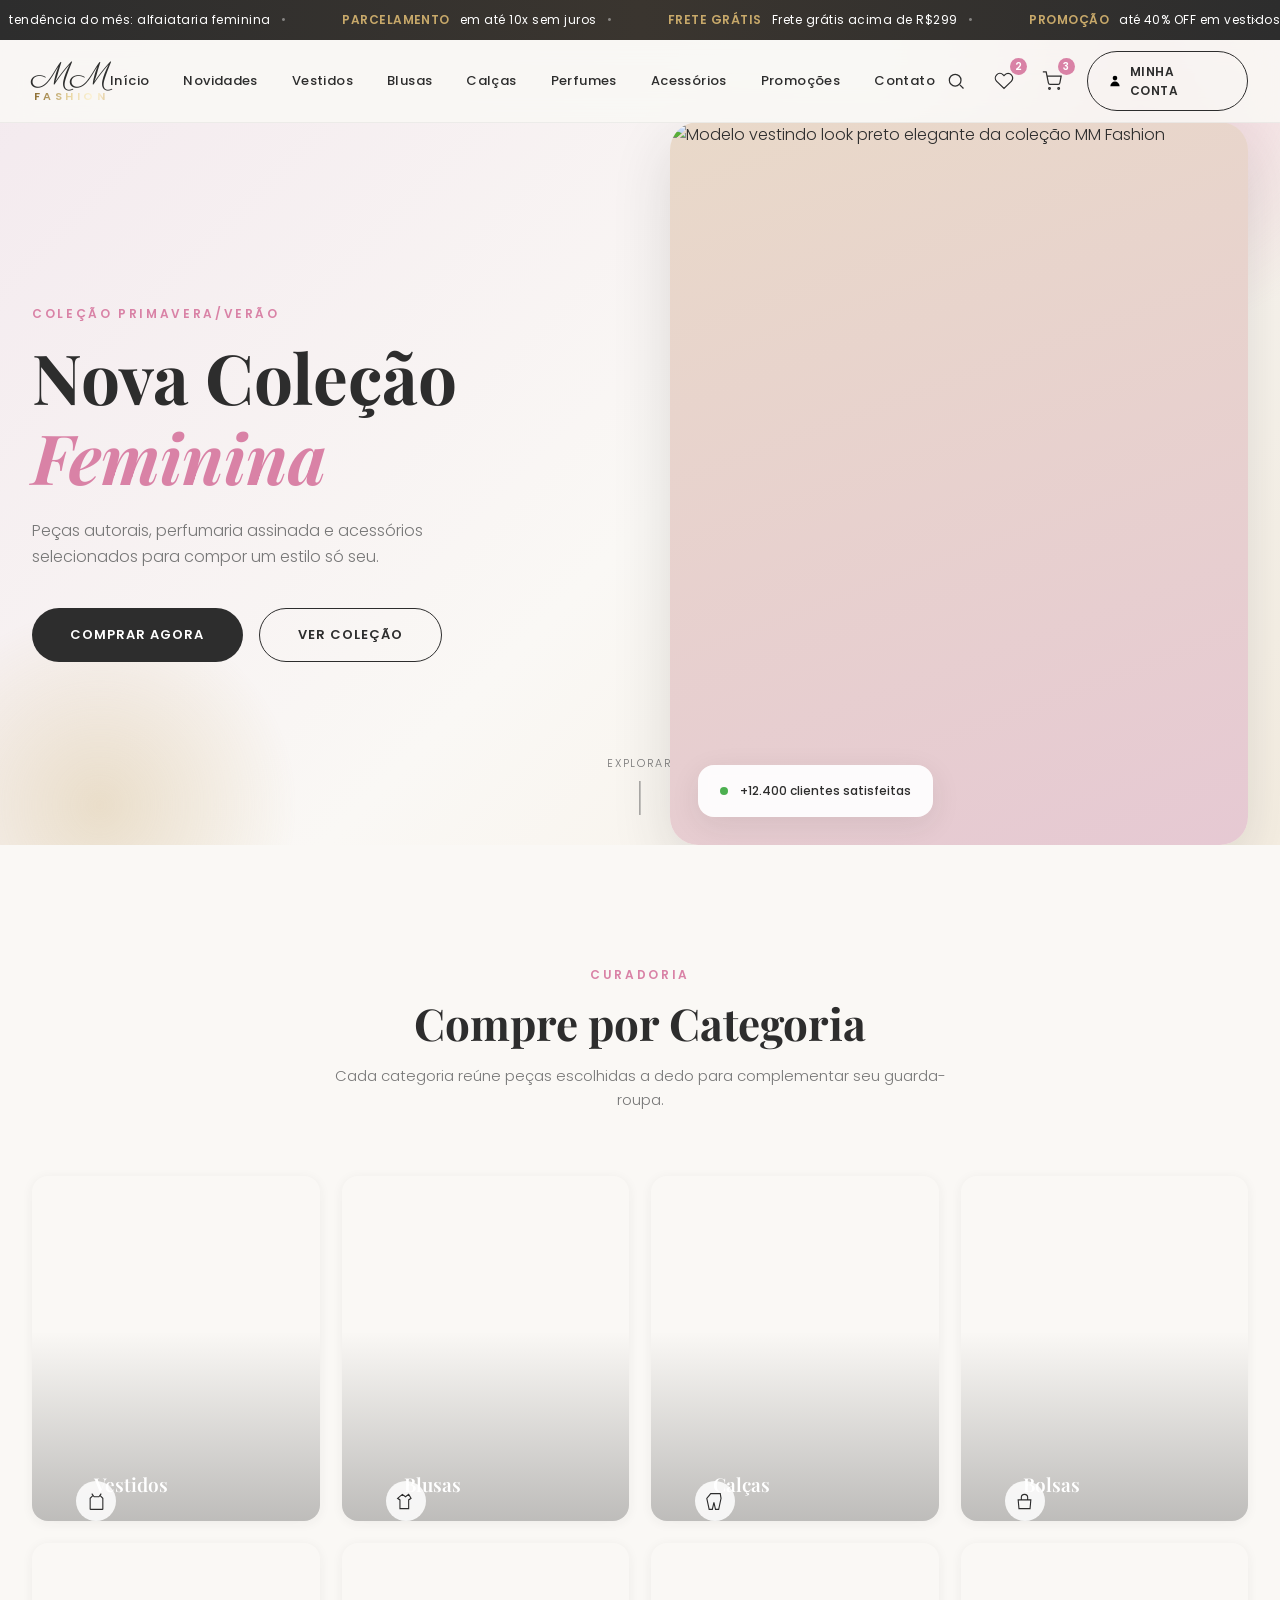
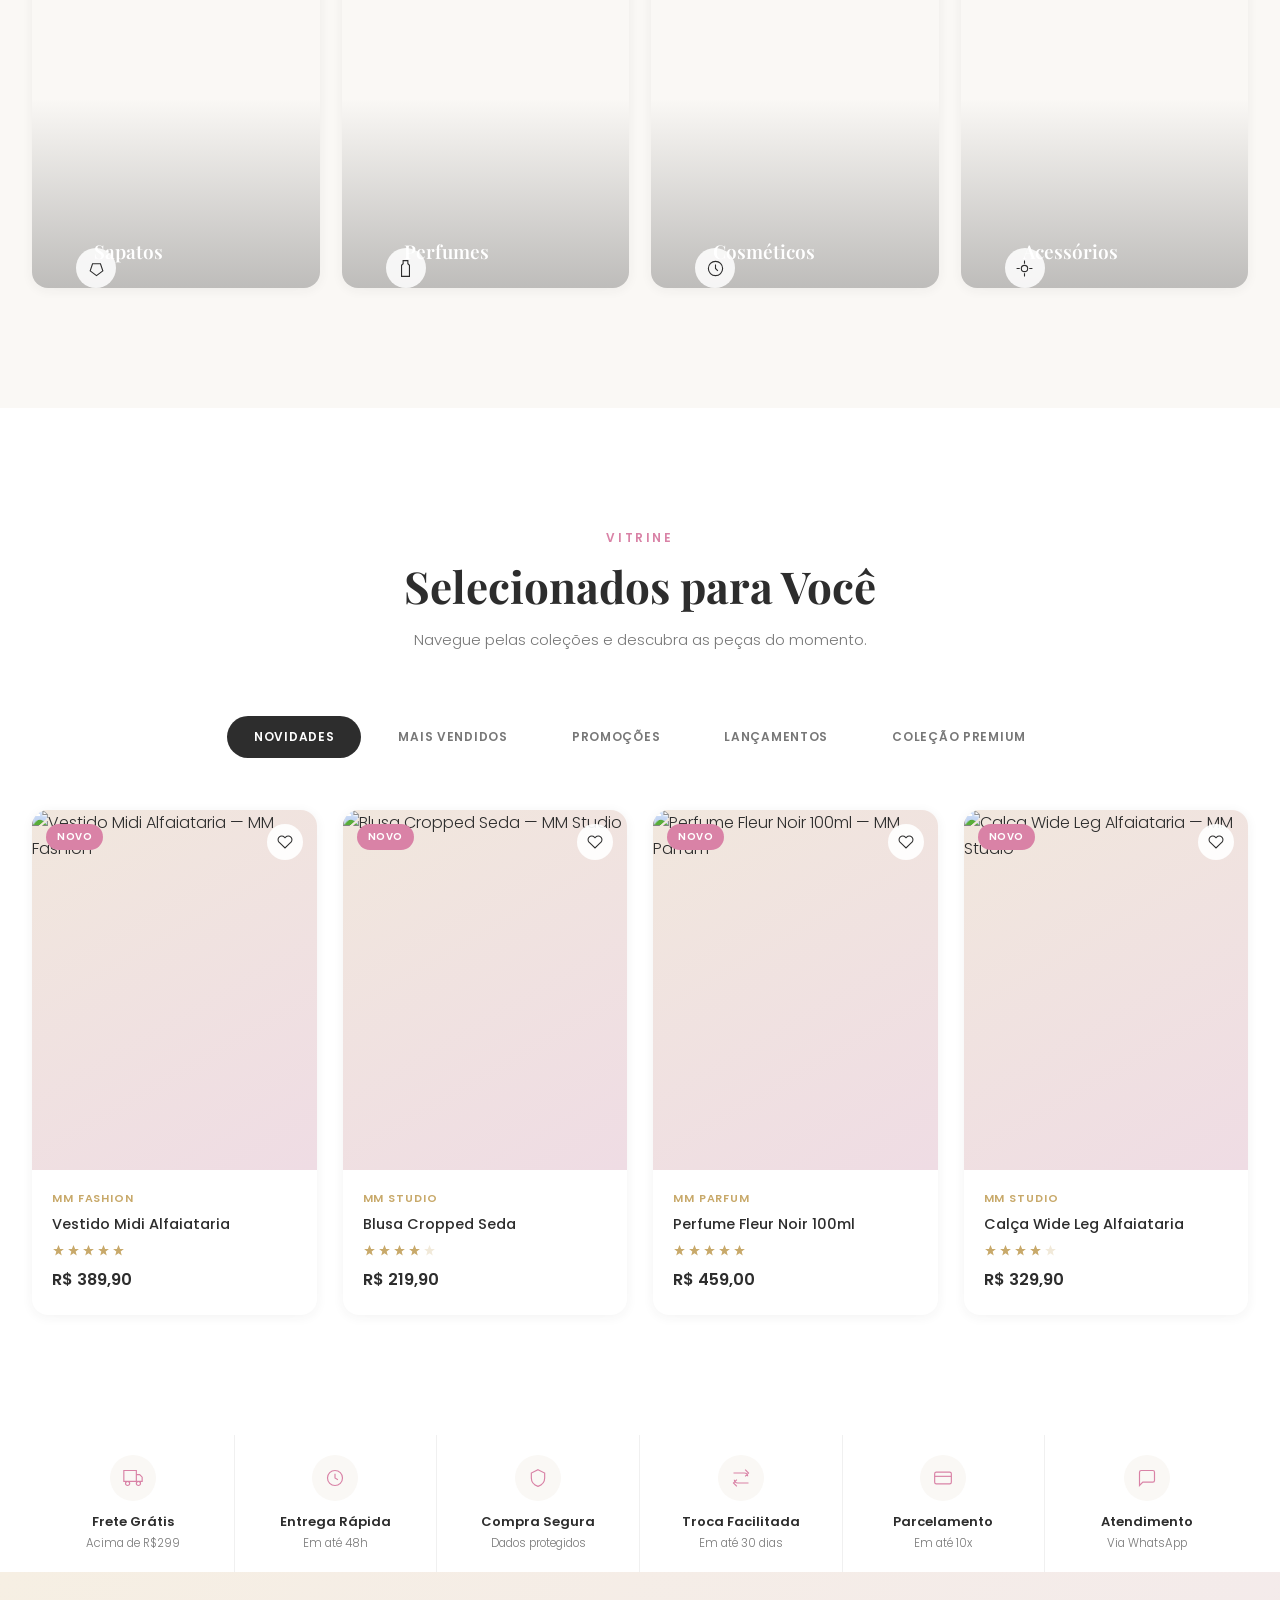
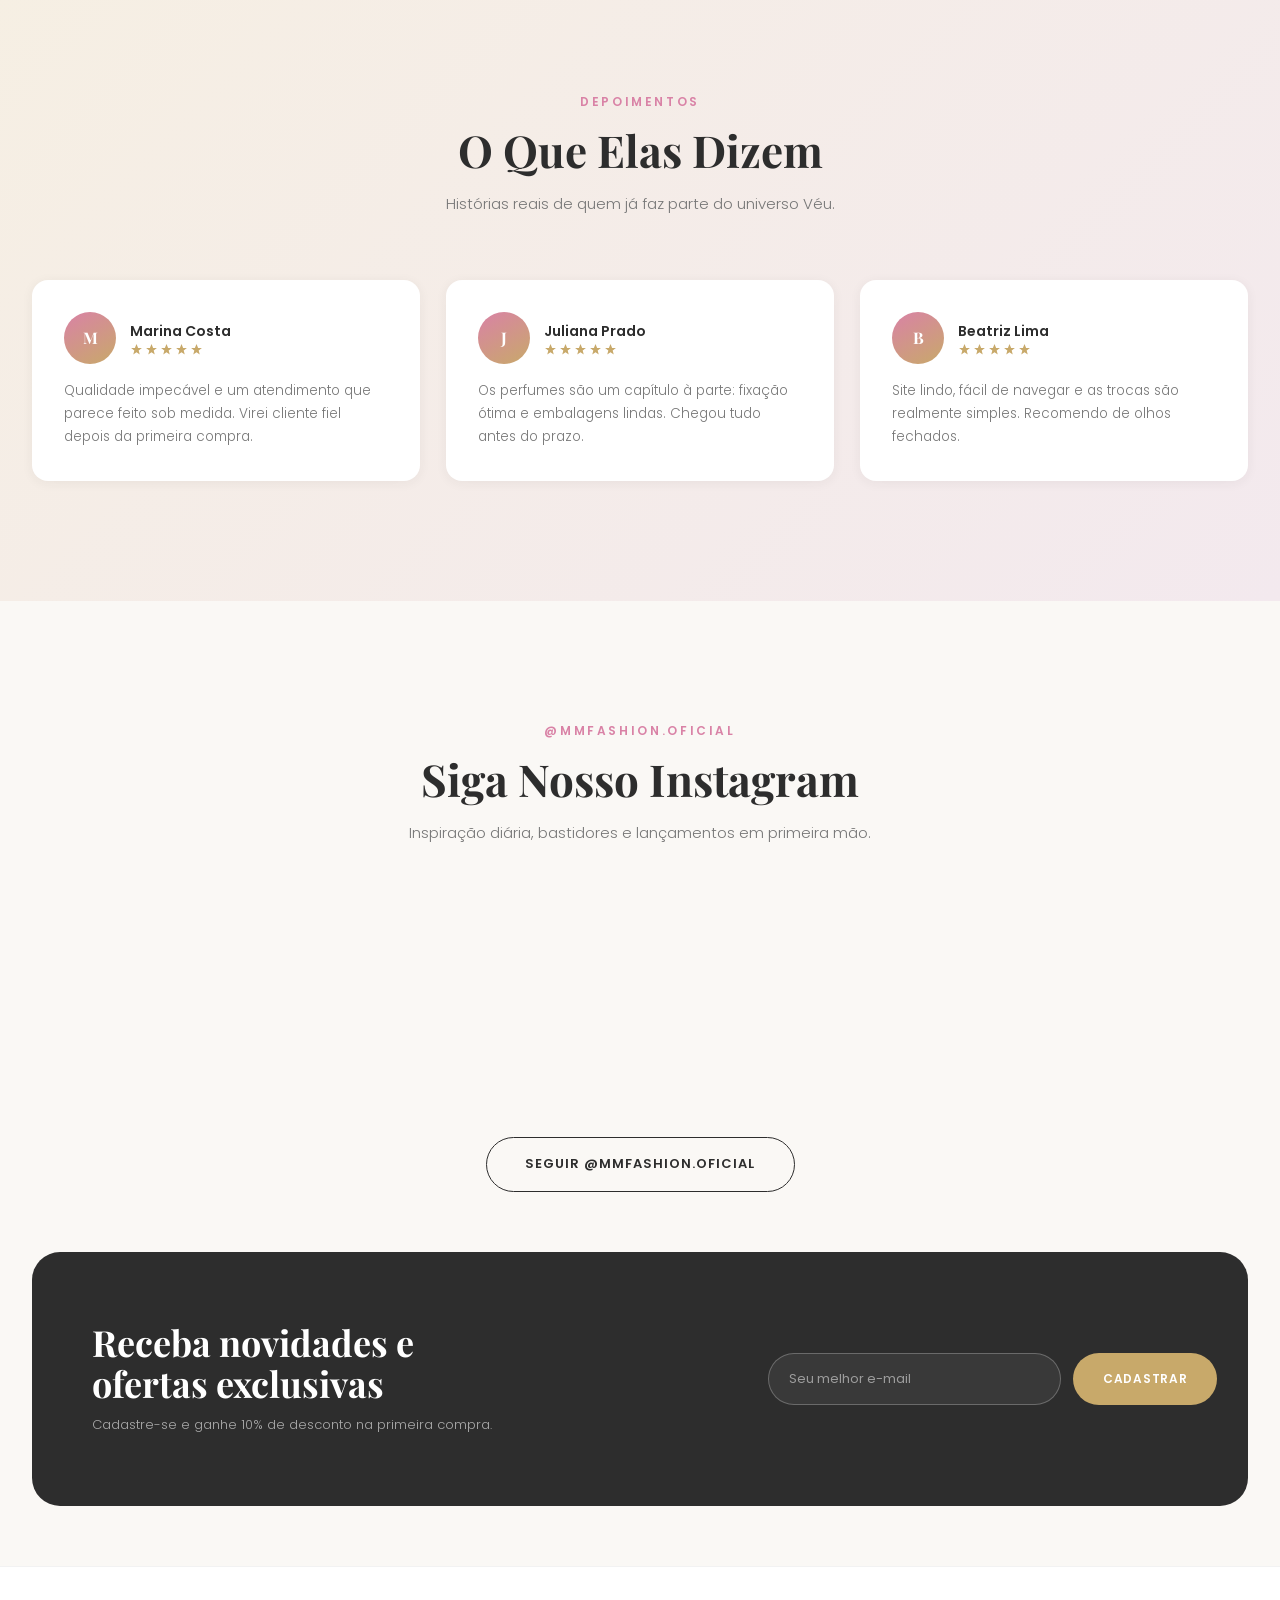
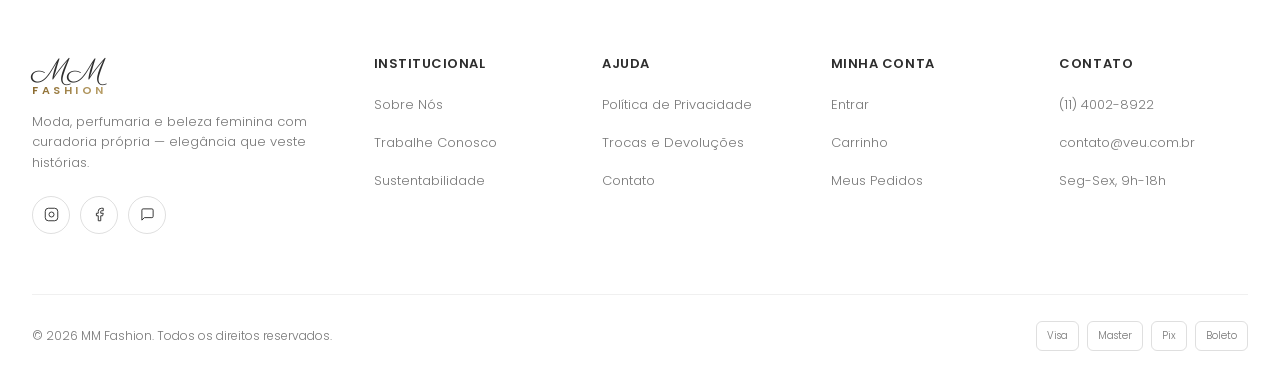
==== index.html @ 17cf68cf "MM Fashion - primeira versao" ====
<!DOCTYPE html>
<html lang="pt-BR">
<head>
<meta charset="UTF-8">
<meta name="viewport" content="width=device-width, initial-scale=1.0">
<title>MM Fashion — Moda, Perfumaria e Beleza Feminina</title>
<meta name="description" content="MM Fashion — vestidos, blusas, perfumes e acessórios femininos com curadoria própria.">

<link rel="preconnect" href="https://fonts.googleapis.com">
<link rel="preconnect" href="https://fonts.gstatic.com" crossorigin>
<link href="https://fonts.googleapis.com/css2?family=Playfair+Display:wght@600;700&family=Parisienne&family=Poppins:wght@300;400;500;600&display=swap" rel="stylesheet">

<style>
/* ============================================================
   00. RESET & CSS VARIABLES
   ============================================================ */
*, *::before, *::after { margin:0; padding:0; box-sizing:border-box; }
html { scroll-behavior:smooth; }

:root{
  --bg:#FAF8F5;
  --white:#FFFFFF;
  --text:#2D2D2D;
  --gray:#777777;
  --pink:#D982A6;
  --pink-dark:#c06d8f;
  --gold:#C8A96A;
  --gold-light:#e3d3ab;
  --success:#4CAF50;
  --danger:#D64545;

  --font-display:'Playfair Display', serif;
  --font-body:'Poppins', sans-serif;

  --radius-sm:8px;
  --radius-md:16px;
  --radius-lg:28px;

  --shadow-sm:0 2px 12px rgba(45,45,45,0.06);
  --shadow-md:0 8px 30px rgba(45,45,45,0.09);
  --shadow-lg:0 20px 60px rgba(45,45,45,0.14);

  --ease:cubic-bezier(.22,1,.36,1);
  --header-h:82px;
}

body{
  font-family:var(--font-body);
  font-weight:300;
  color:var(--text);
  background:var(--bg);
  line-height:1.6;
  overflow-x:hidden;
  -webkit-font-smoothing:antialiased;
}

h1,h2,h3,h4{ font-family:var(--font-display); font-weight:700; color:var(--text); line-height:1.15; }
a{ text-decoration:none; color:inherit; }
ul{ list-style:none; }
img{ max-width:100%; display:block; }
button{ font-family:var(--font-body); border:none; cursor:pointer; background:none; }
input{ font-family:var(--font-body); }

.container{ max-width:1320px; margin:0 auto; padding:0 32px; }

.eyebrow{
  font-size:12px; letter-spacing:.22em; text-transform:uppercase;
  color:var(--pink); font-weight:600; display:block; margin-bottom:14px;
}

.btn{
  display:inline-flex; align-items:center; justify-content:center; gap:8px;
  padding:16px 38px; border-radius:100px; font-size:13px; letter-spacing:.08em;
  text-transform:uppercase; font-weight:600; cursor:pointer;
  transition:transform .45s var(--ease), box-shadow .45s var(--ease), background .3s ease, color .3s ease;
}
.btn-primary{ background:var(--text); color:var(--white); }
.btn-primary:hover{ transform:translateY(-3px); box-shadow:var(--shadow-lg); }
.btn-outline{ background:transparent; color:var(--text); border:1px solid var(--text); }
.btn-outline:hover{ background:var(--text); color:var(--white); transform:translateY(-3px); }
.btn-gold{ background:var(--gold); color:var(--white); }
.btn-gold:hover{ transform:translateY(-3px); box-shadow:0 14px 30px rgba(200,169,106,.4); }

.section{ padding:120px 0; }
.section-head{ text-align:center; max-width:640px; margin:0 auto 64px; }
.section-head h2{ font-size:clamp(30px,4vw,44px); margin-bottom:16px; }
.section-head p{ color:var(--gray); font-size:15px; font-weight:300; }

.reveal{ opacity:0; transform:translateY(36px); transition:opacity .9s var(--ease), transform .9s var(--ease); }
.reveal.is-visible{ opacity:1; transform:translateY(0); }

/* Icon buttons */
.icon-btn{
  width:42px; height:42px; border-radius:50%; display:flex; align-items:center; justify-content:center;
  color:var(--text); transition:background .3s ease, color .3s ease, transform .3s ease; position:relative;
}
.icon-btn:hover{ background:var(--bg); transform:translateY(-2px); }
.icon-btn svg{ width:20px; height:20px; stroke:currentColor; fill:none; stroke-width:1.5; }
.badge{
  position:absolute; top:-2px; right:-2px; background:var(--pink); color:#fff;
  font-size:10px; width:17px; height:17px; border-radius:50%; display:flex; align-items:center; justify-content:center;
  font-weight:600;
}

/* ============================================================
   00.1 TOP PROMO BANNER
   ============================================================ */
.promo-banner{
  position:fixed; top:0; left:0; right:0; z-index:1001; height:40px;
  background:linear-gradient(90deg,#2D2D2D,#3a352f,#2D2D2D);
  display:flex; align-items:center; justify-content:center; overflow:hidden;
}
.promo-track{
  display:flex; align-items:center; gap:56px; white-space:nowrap;
  animation:promoScroll 22s linear infinite;
}
.promo-banner:hover .promo-track{ animation-play-state:paused; }
.promo-item{
  display:flex; align-items:center; gap:10px; font-size:12px; letter-spacing:.04em; color:#fff; font-weight:400;
}
.promo-item strong{ color:var(--gold); font-weight:600; }
.promo-item .sep{ opacity:.4; }
@keyframes promoScroll{
  from{ transform:translateX(0); }
  to{ transform:translateX(-50%); }
}
.promo-close{
  position:absolute; right:14px; top:50%; transform:translateY(-50%); width:22px; height:22px;
  display:flex; align-items:center; justify-content:center; color:rgba(255,255,255,.6); z-index:2;
  transition:color .3s ease;
}
.promo-close:hover{ color:#fff; }
.promo-close svg{ width:13px; height:13px; stroke:currentColor; fill:none; stroke-width:1.8; }
.promo-banner.hidden{ display:none; }

body.has-promo .header{ top:40px; }
body.has-promo .hero{ padding-top:calc(var(--header-h) + 40px); }
@media (max-width:768px){
  .promo-banner{ height:34px; }
  .promo-track{ gap:36px; }
  .promo-item{ font-size:11px; }
}
.header{
  position:fixed; top:0; left:0; right:0; z-index:1000;
  background:rgba(250,248,245,.86); backdrop-filter:blur(14px);
  border-bottom:1px solid rgba(45,45,45,.06);
  transition:box-shadow .3s ease;
}
.header.scrolled{ box-shadow:var(--shadow-sm); }
.header-inner{
  display:flex; align-items:center; justify-content:space-between;
  height:var(--header-h);
}
.logo{
  display:flex; flex-direction:column; align-items:center; line-height:1; white-space:nowrap;
}
.logo-mm{
  font-family:'Parisienne', cursive; font-size:32px; color:var(--text); line-height:1;
  margin-bottom:-2px;
}
.logo-fashion{
  font-family:var(--font-body); font-weight:600; font-size:11px; letter-spacing:.32em;
  text-transform:uppercase; line-height:1;
  background:linear-gradient(100deg,#8a6a2f 0%,#e9d6a3 22%,#fff6de 38%,#c8a96a 50%,#8a6a2f 62%,#f3e2b8 80%,#a8823f 100%);
  background-size:220% auto;
  -webkit-background-clip:text; background-clip:text; -webkit-text-fill-color:transparent; color:transparent;
  animation:shineGold 5s linear infinite;
}
@keyframes shineGold{ to{ background-position:-220% center; } }

.nav-menu{ display:flex; align-items:center; gap:34px; }
.nav-menu a{
  font-size:13px; letter-spacing:.03em; font-weight:500; color:var(--text);
  position:relative; padding:6px 0;
}
.nav-menu a::after{
  content:''; position:absolute; left:0; bottom:0; width:0; height:1px; background:var(--pink);
  transition:width .35s var(--ease);
}
.nav-menu a:hover::after{ width:100%; }

.header-actions{ display:flex; align-items:center; gap:6px; }
.search-wrap{ position:relative; display:flex; align-items:center; }
.search-input{
  width:0; opacity:0; padding:0; border:none; border-bottom:1px solid var(--text);
  background:transparent; font-size:13px; transition:width .4s var(--ease), opacity .3s ease, padding .3s ease;
}
.search-wrap.open .search-input{ width:180px; opacity:1; padding:6px 4px; margin-right:6px; }

.acc-btn{
  display:flex; align-items:center; gap:8px; padding:10px 20px; border:1px solid var(--text);
  border-radius:100px; font-size:12px; letter-spacing:.05em; text-transform:uppercase; font-weight:600;
  margin-left:8px; transition:all .3s ease;
}
.acc-btn:hover{ background:var(--text); color:#fff; }

.burger{ display:none; width:42px; height:42px; flex-direction:column; align-items:center; justify-content:center; gap:5px; }
.burger span{ width:22px; height:1.5px; background:var(--text); transition:all .35s var(--ease); }
.burger.active span:nth-child(1){ transform:translateY(6.5px) rotate(45deg); }
.burger.active span:nth-child(2){ opacity:0; }
.burger.active span:nth-child(3){ transform:translateY(-6.5px) rotate(-45deg); }

/* ============================================================
   02. HERO
   ============================================================ */
.hero{
  position:relative; min-height:92vh; display:flex; align-items:center;
  padding-top:var(--header-h); overflow:hidden;
  background:linear-gradient(135deg,#F3E9EE 0%, var(--bg) 55%, #F6EFE3 100%);
}
.hero-bg-shape{
  position:absolute; border-radius:50%; filter:blur(2px); opacity:.5;
}
.hero-shape-1{ width:520px; height:520px; background:radial-gradient(circle,var(--pink) 0%, transparent 70%); top:-180px; right:-120px; opacity:.35; }
.hero-shape-2{ width:400px; height:400px; background:radial-gradient(circle,var(--gold) 0%, transparent 70%); bottom:-160px; left:-100px; opacity:.3; }

.hero-inner{
  position:relative; z-index:2; display:grid; grid-template-columns:1fr 1fr; gap:60px; align-items:center;
  width:100%;
}
.hero-text .eyebrow{ opacity:0; animation:fadeUp .9s var(--ease) .1s forwards; }
.hero-text h1{
  font-size:clamp(42px,5.4vw,72px); margin-bottom:22px;
  opacity:0; animation:fadeUp .9s var(--ease) .25s forwards;
}
.hero-text h1 em{ font-style:italic; color:var(--pink); }
.hero-text p{
  font-size:16px; color:var(--gray); max-width:440px; margin-bottom:38px;
  opacity:0; animation:fadeUp .9s var(--ease) .4s forwards;
}
.hero-btns{ display:flex; gap:16px; flex-wrap:wrap; opacity:0; animation:fadeUp .9s var(--ease) .55s forwards; }

@keyframes fadeUp{ from{ opacity:0; transform:translateY(28px);} to{ opacity:1; transform:translateY(0);} }

.hero-visual{
  position:relative; aspect-ratio:4/5; border-radius:var(--radius-lg); overflow:hidden;
  background:linear-gradient(160deg,#e9d9c9,#e6c9d3);
  opacity:0; animation:fadeUp 1.1s var(--ease) .3s forwards;
  box-shadow:var(--shadow-lg);
}
.hero-visual img{ width:100%; height:100%; object-fit:cover; display:block; }
.hero-visual-tag{
  position:absolute; bottom:28px; left:28px; background:rgba(255,255,255,.92); backdrop-filter:blur(6px);
  padding:16px 22px; border-radius:var(--radius-md); box-shadow:var(--shadow-md);
  display:flex; align-items:center; gap:12px;
}
.hero-visual-tag .dot{ width:8px; height:8px; border-radius:50%; background:var(--success); }
.hero-visual-tag span{ font-size:12px; font-weight:500; }

.scroll-cue{
  position:absolute; bottom:30px; left:50%; transform:translateX(-50%);
  display:flex; flex-direction:column; align-items:center; gap:8px; font-size:11px;
  letter-spacing:.15em; color:var(--gray); text-transform:uppercase;
}
.scroll-cue .line{ width:1px; height:34px; background:var(--gray); overflow:hidden; position:relative; }
.scroll-cue .line::after{
  content:''; position:absolute; top:-100%; left:0; width:100%; height:100%; background:var(--pink);
  animation:scrollLine 1.8s ease-in-out infinite;
}
@keyframes scrollLine{ 50%{ top:100%; } 100%{ top:100%; } }

/* ============================================================
   03. CATEGORIAS
   ============================================================ */
.cat-grid{
  display:grid; grid-template-columns:repeat(4,1fr); gap:22px;
}
.cat-card{
  position:relative; border-radius:var(--radius-md); overflow:hidden; aspect-ratio:3/3.6;
  background-size:cover; background-position:center;
  display:flex; align-items:flex-end; padding:22px; cursor:pointer;
  box-shadow:var(--shadow-sm); transition:transform .5s var(--ease), box-shadow .5s var(--ease);
}
.cat-card:hover{ transform:translateY(-8px); box-shadow:var(--shadow-lg); background-size:112%; }
.cat-card{ transition:transform .5s var(--ease), box-shadow .5s var(--ease), background-size .6s var(--ease); }
.cat-card::before{
  content:''; position:absolute; inset:0; background:linear-gradient(0deg,rgba(45,45,45,.42),transparent 55%);
  opacity:.7; transition:opacity .4s ease;
}
.cat-icon{
  position:absolute; top:22px; left:22px; width:40px; height:40px; border-radius:50%;
  background:rgba(255,255,255,.85); display:flex; align-items:center; justify-content:center;
  transition:transform .4s var(--ease);
}
.cat-card:hover .cat-icon{ transform:rotate(-8deg) scale(1.08); }
.cat-icon svg{ width:19px; height:19px; stroke:var(--text); fill:none; stroke-width:1.4; }
.cat-card span{ position:relative; z-index:2; color:#fff; font-family:var(--font-display); font-size:19px; font-weight:600; }

/* ============================================================
   04. PRODUTOS / VITRINE
   ============================================================ */
.tabs{ display:flex; justify-content:center; gap:10px; margin-bottom:52px; flex-wrap:wrap; }
.tab-btn{
  padding:11px 26px; border-radius:100px; font-size:12px; letter-spacing:.06em; text-transform:uppercase;
  font-weight:600; color:var(--gray); border:1px solid transparent; transition:all .3s ease;
}
.tab-btn:hover{ color:var(--text); }
.tab-btn.active{ background:var(--text); color:#fff; }

.product-grid{
  display:grid; grid-template-columns:repeat(4,1fr); gap:26px;
}
.product-card{
  background:var(--white); border-radius:var(--radius-md); overflow:hidden;
  box-shadow:var(--shadow-sm); transition:transform .5s var(--ease), box-shadow .5s var(--ease);
  position:relative;
}
.product-card:hover{ transform:translateY(-6px); box-shadow:var(--shadow-lg); }
.product-media{
  position:relative; aspect-ratio:3/3.8; overflow:hidden;
  background:linear-gradient(150deg,#F1E7DD,#EFDCE4);
}
.product-media img{
  width:100%; height:100%; object-fit:cover; display:block; transition:transform .6s var(--ease);
}
.product-card:hover .product-media img{ transform:scale(1.06); }
.product-tags{ position:absolute; top:14px; left:14px; display:flex; flex-direction:column; gap:6px; z-index:2; }
.tag{
  font-size:10px; letter-spacing:.05em; text-transform:uppercase; font-weight:600; color:#fff;
  padding:5px 11px; border-radius:100px;
}
.tag-promo{ background:var(--danger); }
.tag-new{ background:var(--pink); }
.tag-best{ background:var(--gold); }

.fav-btn{
  position:absolute; top:14px; right:14px; width:36px; height:36px; border-radius:50%;
  background:rgba(255,255,255,.92); display:flex; align-items:center; justify-content:center; z-index:2;
  transition:transform .3s var(--ease), background .3s ease;
}
.fav-btn:hover{ transform:scale(1.1); }
.fav-btn svg{ width:16px; height:16px; stroke:var(--text); fill:none; stroke-width:1.6; transition:fill .3s ease, stroke .3s ease; }
.fav-btn.active svg{ fill:var(--pink); stroke:var(--pink); }

.quick-add{
  position:absolute; left:14px; right:14px; bottom:-52px; background:var(--text); color:#fff;
  padding:13px; border-radius:100px; text-align:center; font-size:12px; letter-spacing:.06em;
  text-transform:uppercase; font-weight:600; transition:bottom .4s var(--ease); z-index:2;
}
.product-card:hover .quick-add{ bottom:14px; }

.product-info{ padding:20px 20px 22px; }
.product-brand{ font-size:11px; letter-spacing:.08em; text-transform:uppercase; color:var(--gold); font-weight:600; margin-bottom:5px; }
.product-name{ font-family:var(--font-body); font-weight:500; font-size:14.5px; margin-bottom:8px; color:var(--text); }
.stars{ display:flex; gap:2px; margin-bottom:10px; }
.stars svg{ width:13px; height:13px; fill:var(--gold); stroke:none; }
.price-row{ display:flex; align-items:baseline; gap:9px; flex-wrap:wrap; }
.price{ font-size:16px; font-weight:600; color:var(--text); }
.price-old{ font-size:12.5px; color:var(--gray); text-decoration:line-through; }
.discount{ font-size:11px; color:var(--danger); font-weight:600; }

/* ============================================================
   05. BENEFÍCIOS
   ============================================================ */
.benefits{ background:var(--white); }
.benefits-grid{
  display:grid; grid-template-columns:repeat(6,1fr); gap:0;
}
.benefit-item{
  text-align:center; padding:20px 14px; border-right:1px solid rgba(45,45,45,.07);
}
.benefit-item:last-child{ border-right:none; }
.benefit-item .b-icon{
  width:46px; height:46px; border-radius:50%; background:var(--bg); margin:0 auto 14px;
  display:flex; align-items:center; justify-content:center;
}
.benefit-item .b-icon svg{ width:20px; height:20px; stroke:var(--pink); fill:none; stroke-width:1.4; }
.benefit-item h4{ font-family:var(--font-body); font-weight:600; font-size:13px; margin-bottom:4px; }
.benefit-item p{ font-size:11.5px; color:var(--gray); }

/* ============================================================
   06. DEPOIMENTOS
   ============================================================ */
.testimonials{ background:linear-gradient(135deg,#F6EFE3,#F3E9EE); }
.test-grid{ display:grid; grid-template-columns:repeat(3,1fr); gap:26px; }
.test-card{
  background:var(--white); border-radius:var(--radius-md); padding:32px; box-shadow:var(--shadow-sm);
  transition:transform .5s var(--ease), box-shadow .5s var(--ease);
}
.test-card:hover{ transform:translateY(-6px); box-shadow:var(--shadow-md); }
.test-head{ display:flex; align-items:center; gap:14px; margin-bottom:16px; }
.test-avatar{
  width:52px; height:52px; border-radius:50%; background:linear-gradient(150deg,var(--pink),var(--gold));
  display:flex; align-items:center; justify-content:center; color:#fff; font-family:var(--font-display); font-weight:700;
}
.test-name{ font-weight:600; font-size:14px; }
.test-card .stars{ margin-bottom:0; }
.test-card p{ font-size:13.5px; color:var(--gray); font-weight:300; line-height:1.7; }

/* ============================================================
   07. INSTAGRAM
   ============================================================ */
.insta-grid{ display:grid; grid-template-columns:repeat(6,1fr); gap:12px; }
.insta-item{
  aspect-ratio:1; border-radius:var(--radius-sm); overflow:hidden; position:relative; cursor:pointer;
  background:linear-gradient(150deg,#EFE4DA,#F1DCE3);
}
.insta-item:nth-child(2n){ background:linear-gradient(150deg,#F1DCE3,#E9D9C9); }
.insta-item:nth-child(3n){ background:linear-gradient(150deg,#e6c9d3,#EFE4DA); }
.insta-item::after{
  content:''; position:absolute; inset:0; background:rgba(45,45,45,0); transition:background .35s ease;
  display:flex; align-items:center; justify-content:center;
}
.insta-item:hover::after{ background:rgba(45,45,45,.35); }
.insta-item svg{
  position:absolute; top:50%; left:50%; width:22px; height:22px; stroke:#fff; fill:none; stroke-width:1.5;
  transform:translate(-50%,-50%) scale(0); transition:transform .35s var(--ease); z-index:2;
}
.insta-item:hover svg{ transform:translate(-50%,-50%) scale(1); }

/* ============================================================
   08. NEWSLETTER
   ============================================================ */
.newsletter{
  background:var(--text); color:#fff; border-radius:var(--radius-lg); padding:70px 60px;
  display:flex; align-items:center; justify-content:space-between; gap:40px; flex-wrap:wrap;
  margin:0 32px;
}
.newsletter h2{ color:#fff; font-size:clamp(26px,3vw,36px); max-width:420px; }
.newsletter p{ color:rgba(255,255,255,.6); font-size:13px; margin-top:10px; }
.news-form{ display:flex; gap:12px; flex:1; max-width:420px; min-width:280px; }
.news-form input{
  flex:1; padding:15px 20px; border-radius:100px; border:1px solid rgba(255,255,255,.25);
  background:rgba(255,255,255,.06); color:#fff; font-size:13px;
}
.news-form input::placeholder{ color:rgba(255,255,255,.5); }
.news-form input:focus{ outline:none; border-color:var(--gold); }
.news-form button{
  background:var(--gold); color:#fff; padding:15px 30px; border-radius:100px; font-size:12px;
  letter-spacing:.06em; text-transform:uppercase; font-weight:600; white-space:nowrap; transition:transform .3s ease;
}
.news-form button:hover{ transform:translateY(-2px); }

/* ============================================================
   09. FOOTER
   ============================================================ */
.footer{ background:var(--white); padding:90px 0 0; margin-top:60px; border-top:1px solid rgba(45,45,45,.06); }
.footer-grid{ display:grid; grid-template-columns:1.6fr repeat(4,1fr); gap:40px; padding-bottom:60px; }
.footer-logo{ display:flex; flex-direction:column; margin-bottom:16px; }
.footer-logo .logo-mm{ font-size:30px; }
.footer-logo .logo-fashion{ font-size:11px; }
.footer-about p{ color:var(--gray); font-size:13px; max-width:280px; margin-bottom:22px; }
.social-row{ display:flex; gap:10px; }
.social-row a{
  width:38px; height:38px; border-radius:50%; border:1px solid rgba(45,45,45,.15);
  display:flex; align-items:center; justify-content:center; transition:all .3s ease;
}
.social-row a:hover{ background:var(--pink); border-color:var(--pink); color:#fff; transform:translateY(-3px); }
.social-row svg{ width:15px; height:15px; stroke:currentColor; fill:none; stroke-width:1.5; }
.footer-col h4{ font-family:var(--font-body); font-weight:600; font-size:13px; letter-spacing:.04em; text-transform:uppercase; margin-bottom:20px; }
.footer-col ul li{ margin-bottom:12px; }
.footer-col ul li a{ font-size:13px; color:var(--gray); transition:color .3s ease, padding-left .3s ease; }
.footer-col ul li a:hover{ color:var(--pink); padding-left:4px; }
.footer-bottom{
  border-top:1px solid rgba(45,45,45,.07); padding:26px 0; display:flex; align-items:center;
  justify-content:space-between; flex-wrap:wrap; gap:14px;
}
.footer-bottom p{ font-size:12px; color:var(--gray); }
.payment-icons{ display:flex; gap:8px; }
.payment-icons span{
  font-size:10px; padding:6px 10px; border:1px solid rgba(45,45,45,.15); border-radius:6px; color:var(--gray);
}

/* ============================================================
   10. TOAST
   ============================================================ */
.toast{
  position:fixed; bottom:30px; left:50%; transform:translateX(-50%) translateY(20px); z-index:3000;
  background:var(--text); color:#fff; padding:16px 26px; border-radius:100px; font-size:13px;
  display:flex; align-items:center; gap:10px; opacity:0; pointer-events:none; transition:all .4s var(--ease);
  box-shadow:var(--shadow-lg);
}
.toast.show{ opacity:1; transform:translateX(-50%) translateY(0); }
.toast svg{ width:16px; height:16px; stroke:var(--success); fill:none; stroke-width:2; }

/* ============================================================
   11. RESPONSIVE
   ============================================================ */
@media (max-width:1440px){
  .cat-grid{ grid-template-columns:repeat(4,1fr); }
  .product-grid{ grid-template-columns:repeat(4,1fr); }
}
@media (max-width:1024px){
  .container{ padding:0 24px; }
  .nav-menu{ display:none; }
  .search-wrap{ display:none; }
  .burger{ display:flex; }
  .hero-inner{ grid-template-columns:1fr; text-align:center; }
  .hero-text p{ margin-left:auto; margin-right:auto; }
  .hero-btns{ justify-content:center; }
  .hero-visual{ order:-1; max-width:420px; margin:0 auto; }
  .cat-grid{ grid-template-columns:repeat(3,1fr); }
  .product-grid{ grid-template-columns:repeat(3,1fr); }
  .benefits-grid{ grid-template-columns:repeat(3,1fr); }
  .benefit-item:nth-child(3){ border-right:none; }
  .test-grid{ grid-template-columns:repeat(2,1fr); }
  .insta-grid{ grid-template-columns:repeat(4,1fr); }
  .footer-grid{ grid-template-columns:1fr 1fr; }
}
@media (max-width:768px){
  .section{ padding:80px 0; }
  .cat-grid{ grid-template-columns:repeat(2,1fr); }
  .product-grid{ grid-template-columns:repeat(2,1fr); }
  .benefits-grid{ grid-template-columns:repeat(2,1fr); }
  .benefit-item{ border-right:none !important; border-bottom:1px solid rgba(45,45,45,.07); }
  .test-grid{ grid-template-columns:1fr; }
  .insta-grid{ grid-template-columns:repeat(3,1fr); }
  .newsletter{ flex-direction:column; text-align:center; padding:50px 30px; margin:0 20px; }
  .news-form{ width:100%; }
  .footer-grid{ grid-template-columns:1fr 1fr; gap:32px; }
}
@media (max-width:480px){
  .container{ padding:0 18px; }
  .cat-grid{ grid-template-columns:1fr 1fr; gap:14px; }
  .product-grid{ grid-template-columns:1fr 1fr; gap:14px; }
  .hero-text h1{ font-size:38px; }
  .hero-btns{ flex-direction:column; width:100%; }
  .hero-btns .btn{ width:100%; }
  .footer-grid{ grid-template-columns:1fr; }
  .insta-grid{ grid-template-columns:repeat(3,1fr); gap:8px; }
}

/* Reduced motion */
@media (prefers-reduced-motion:reduce){
  *{ animation-duration:.001ms !important; transition-duration:.001ms !important; }
}

/* Focus visibility for accessibility */
a:focus-visible, button:focus-visible, input:focus-visible{
  outline:2px solid var(--pink); outline-offset:3px;
}
</style>
</head>
<body class="has-promo">

<!-- ============================================================
     BANNER PROMOCIONAL (topo)
     ============================================================ -->
<div class="promo-banner" id="promoBanner">
  <div class="promo-track" id="promoTrack">
    <!-- duplicado 2x no JS para o loop infinito ficar perfeito -->
  </div>
  <button class="promo-close" id="promoClose" aria-label="Fechar banner">
    <svg viewBox="0 0 24 24"><line x1="18" y1="6" x2="6" y2="18"/><line x1="6" y1="6" x2="18" y2="18"/></svg>
  </button>
</div>

<!-- ============================================================
     HEADER
     ============================================================ -->
<header class="header" id="siteHeader">
  <div class="container header-inner">
    <a href="index.html" class="logo"><span class="logo-mm">MM</span><span class="logo-fashion">Fashion</span></a>

    <nav aria-label="Menu principal" class="nav-menu">
      <a href="index.html">Início</a>
      <a href="#novidades">Novidades</a>
      <a href="pages/produto.html">Vestidos</a>
      <a href="#produtos">Blusas</a>
      <a href="#produtos">Calças</a>
      <a href="#produtos">Perfumes</a>
      <a href="#produtos">Acessórios</a>
      <a href="#promocoes">Promoções</a>
      <a href="#contato">Contato</a>
    </nav>

    <div class="header-actions">
      <div class="search-wrap" id="searchWrap">
        <input type="text" class="search-input" placeholder="Buscar produtos..." aria-label="Buscar produtos">
        <button class="icon-btn" id="searchToggle" aria-label="Abrir busca">
          <svg viewBox="0 0 24 24"><circle cx="11" cy="11" r="7"/><line x1="21" y1="21" x2="16.65" y2="16.65"/></svg>
        </button>
      </div>
      <a href="#" class="icon-btn" aria-label="Favoritos">
        <svg viewBox="0 0 24 24"><path d="M20.8 4.6a5.5 5.5 0 0 0-7.8 0L12 5.6l-1-1a5.5 5.5 0 0 0-7.8 7.8l1 1L12 21l7.8-7.6 1-1a5.5 5.5 0 0 0 0-7.8z"/></svg>
        <span class="badge">2</span>
      </a>
      <a href="pages/carrinho.html" class="icon-btn" aria-label="Carrinho">
        <svg viewBox="0 0 24 24"><circle cx="9" cy="21" r="1"/><circle cx="20" cy="21" r="1"/><path d="M1 1h4l2.7 13.4a2 2 0 0 0 2 1.6h9.7a2 2 0 0 0 2-1.6L23 6H6"/></svg>
        <span class="badge">3</span>
      </a>
      <a href="pages/login.html" class="acc-btn">
        <svg viewBox="0 0 24 24" width="14" height="14"><path d="M20 21a8 8 0 1 0-16 0"/><circle cx="12" cy="7" r="4"/></svg>
        Minha Conta
      </a>
      <button class="burger" id="burgerBtn" aria-label="Abrir menu">
        <span></span><span></span><span></span>
      </button>
    </div>
  </div>
</header>

<!-- Mobile menu -->
<div id="mobileMenu" style="position:fixed;inset:0;background:var(--bg);z-index:999;display:none;flex-direction:column;align-items:center;justify-content:center;gap:28px;">
  <div style="display:flex;flex-direction:column;align-items:center;margin-bottom:14px;">
    <span class="logo-mm" style="font-size:44px;">MM</span>
    <span class="logo-fashion" style="font-size:14px;">Fashion</span>
  </div>
  <a href="index.html" style="font-family:var(--font-display);font-size:22px;">Início</a>
  <a href="#novidades" style="font-family:var(--font-display);font-size:22px;">Novidades</a>
  <a href="pages/produto.html" style="font-family:var(--font-display);font-size:22px;">Vestidos</a>
  <a href="#produtos" style="font-family:var(--font-display);font-size:22px;">Blusas</a>
  <a href="#produtos" style="font-family:var(--font-display);font-size:22px;">Calças</a>
  <a href="#produtos" style="font-family:var(--font-display);font-size:22px;">Perfumes</a>
  <a href="#produtos" style="font-family:var(--font-display);font-size:22px;">Acessórios</a>
  <a href="#promocoes" style="font-family:var(--font-display);font-size:22px;">Promoções</a>
  <a href="pages/login.html" class="acc-btn" style="margin-top:10px;">Minha Conta</a>
</div>

<!-- ============================================================
     HERO
     ============================================================ -->
<section class="hero">
  <div class="hero-bg-shape hero-shape-1"></div>
  <div class="hero-bg-shape hero-shape-2"></div>
  <div class="container hero-inner">
    <div class="hero-text">
      <span class="eyebrow">Coleção Primavera/Verão</span>
      <h1>Nova Coleção<br><em>Feminina</em></h1>
      <p>Peças autorais, perfumaria assinada e acessórios selecionados para compor um estilo só seu.</p>
      <div class="hero-btns">
        <a href="#produtos" class="btn btn-primary">Comprar Agora</a>
        <a href="#novidades" class="btn btn-outline">Ver Coleção</a>
      </div>
    </div>
    <div class="hero-visual">
      <img src="https://images.unsplash.com/photo-1554412933-514a83d2f3c8?w=900&q=80&auto=format&fit=crop" alt="Modelo vestindo look preto elegante da coleção MM Fashion" loading="eager">
      <div class="hero-visual-tag">
        <span class="dot"></span>
        <span>+12.400 clientes satisfeitas</span>
      </div>
    </div>
  </div>
  <div class="scroll-cue"><span>Explorar</span><div class="line"></div></div>
</section>

<!-- ============================================================
     CATEGORIAS
     ============================================================ -->
<section class="section" id="categorias">
  <div class="container">
    <div class="section-head reveal">
      <span class="eyebrow">Curadoria</span>
      <h2>Compre por Categoria</h2>
      <p>Cada categoria reúne peças escolhidas a dedo para complementar seu guarda-roupa.</p>
    </div>
    <div class="cat-grid">
      <a class="cat-card reveal" href="#produtos" style="background-image:url('https://images.unsplash.com/photo-1554412933-514a83d2f3c8?w=500&q=80&auto=format&fit=crop')"><span class="cat-icon"><svg viewBox="0 0 24 24"><path d="M6 2l3 4h6l3-4M4 22V8l4-4M20 22V8l-4-4M4 22h16"/></svg></span><span>Vestidos</span></a>
      <a class="cat-card reveal" href="#produtos" style="background-image:url('https://images.unsplash.com/photo-1571513722275-4b41940f54b8?w=500&q=80&auto=format&fit=crop')"><span class="cat-icon"><svg viewBox="0 0 24 24"><path d="M8 3l4 3 4-3 3 5-3 2v11H5V10L2 8z"/></svg></span><span>Blusas</span></a>
      <a class="cat-card reveal" href="#produtos" style="background-image:url('https://images.unsplash.com/photo-1618244972963-dbee1a7edc95?w=500&q=80&auto=format&fit=crop')"><span class="cat-icon"><svg viewBox="0 0 24 24"><path d="M6 2h12l1 6-3 14h-4l-2-9-2 9H4L1 8z"/></svg></span><span>Calças</span></a>
      <a class="cat-card reveal" href="#produtos" style="background-image:url('https://images.unsplash.com/photo-1483985988355-763728e1935b?w=500&q=80&auto=format&fit=crop')"><span class="cat-icon"><svg viewBox="0 0 24 24"><path d="M4 10h16l-1 11H5zM8 10V7a4 4 0 0 1 8 0v3"/></svg></span><span>Bolsas</span></a>
      <a class="cat-card reveal" href="#produtos" style="background-image:url('https://images.unsplash.com/photo-1651126581286-a6ae76cb5c78?w=500&q=80&auto=format&fit=crop')"><span class="cat-icon"><svg viewBox="0 0 24 24"><path d="M4 15l3-9h10l3 9-8 6z"/></svg></span><span>Sapatos</span></a>
      <a class="cat-card reveal" href="#produtos" style="background-image:url('https://images.unsplash.com/photo-1543422655-ac1c6ca993ed?w=500&q=80&auto=format&fit=crop')"><span class="cat-icon"><svg viewBox="0 0 24 24"><path d="M9 2h6v4l2 2v14H7V8l2-2z"/></svg></span><span>Perfumes</span></a>
      <a class="cat-card reveal" href="#produtos" style="background-image:url('https://images.unsplash.com/photo-1490481651871-ab68de25d43d?w=500&q=80&auto=format&fit=crop')"><span class="cat-icon"><svg viewBox="0 0 24 24"><circle cx="12" cy="12" r="9"/><path d="M12 7v5l3 3"/></svg></span><span>Cosméticos</span></a>
      <a class="cat-card reveal" href="#produtos" style="background-image:url('https://images.unsplash.com/photo-1532453288672-3a27e9be9efd?w=500&q=80&auto=format&fit=crop')"><span class="cat-icon"><svg viewBox="0 0 24 24"><circle cx="12" cy="12" r="4"/><path d="M12 2v4M12 18v4M2 12h4M18 12h4"/></svg></span><span>Acessórios</span></a>
    </div>
  </div>
</section>

<!-- ============================================================
     VITRINE / PRODUTOS
     ============================================================ -->
<section class="section" id="produtos" style="background:var(--white);">
  <div class="container">
    <div class="section-head reveal">
      <span class="eyebrow">Vitrine</span>
      <h2 id="novidades">Selecionados para Você</h2>
      <p>Navegue pelas coleções e descubra as peças do momento.</p>
    </div>

    <div class="tabs reveal">
      <button class="tab-btn active" data-tab="novidades">Novidades</button>
      <button class="tab-btn" data-tab="vendidos">Mais Vendidos</button>
      <button class="tab-btn" data-tab="promocoes">Promoções</button>
      <button class="tab-btn" data-tab="lancamentos">Lançamentos</button>
      <button class="tab-btn" data-tab="premium">Coleção Premium</button>
    </div>

    <div class="product-grid" id="productGrid"></div>
  </div>
</section>

<!-- ============================================================
     BENEFÍCIOS
     ============================================================ -->
<section class="benefits">
  <div class="container">
    <div class="benefits-grid">
      <div class="benefit-item reveal">
        <span class="b-icon"><svg viewBox="0 0 24 24"><path d="M1 3h15v13H1zM16 8h4l3 3v5h-7zM5.5 21a2.5 2.5 0 1 0 0-5 2.5 2.5 0 0 0 0 5zM18.5 21a2.5 2.5 0 1 0 0-5 2.5 2.5 0 0 0 0 5z"/></svg></span>
        <h4>Frete Grátis</h4><p>Acima de R$299</p>
      </div>
      <div class="benefit-item reveal">
        <span class="b-icon"><svg viewBox="0 0 24 24"><circle cx="12" cy="12" r="9"/><path d="M12 7v5l3.5 2"/></svg></span>
        <h4>Entrega Rápida</h4><p>Em até 48h</p>
      </div>
      <div class="benefit-item reveal">
        <span class="b-icon"><svg viewBox="0 0 24 24"><path d="M12 2l8 4v6c0 5-3.5 8.5-8 10-4.5-1.5-8-5-8-10V6z"/></svg></span>
        <h4>Compra Segura</h4><p>Dados protegidos</p>
      </div>
      <div class="benefit-item reveal">
        <span class="b-icon"><svg viewBox="0 0 24 24"><path d="M17 2l4 4-4 4M7 22l-4-4 4-4M3 6h13a4 4 0 0 1 4 4M21 18H8a4 4 0 0 1-4-4"/></svg></span>
        <h4>Troca Facilitada</h4><p>Em até 30 dias</p>
      </div>
      <div class="benefit-item reveal">
        <span class="b-icon"><svg viewBox="0 0 24 24"><rect x="2" y="5" width="20" height="14" rx="2"/><line x1="2" y1="10" x2="22" y2="10"/></svg></span>
        <h4>Parcelamento</h4><p>Em até 10x</p>
      </div>
      <div class="benefit-item reveal">
        <span class="b-icon"><svg viewBox="0 0 24 24"><path d="M21 15a2 2 0 0 1-2 2H7l-4 4V5a2 2 0 0 1 2-2h14a2 2 0 0 1 2 2z"/></svg></span>
        <h4>Atendimento</h4><p>Via WhatsApp</p>
      </div>
    </div>
  </div>
</section>

<!-- ============================================================
     DEPOIMENTOS
     ============================================================ -->
<section class="section testimonials">
  <div class="container">
    <div class="section-head reveal">
      <span class="eyebrow">Depoimentos</span>
      <h2>O Que Elas Dizem</h2>
      <p>Histórias reais de quem já faz parte do universo Véu.</p>
    </div>
    <div class="test-grid">
      <div class="test-card reveal">
        <div class="test-head">
          <div class="test-avatar">M</div>
          <div><div class="test-name">Marina Costa</div>
            <div class="stars">
              <svg viewBox="0 0 24 24"><polygon points="12 2 15 9 22 9 16 14 18 21 12 17 6 21 8 14 2 9 9 9"/></svg>
              <svg viewBox="0 0 24 24"><polygon points="12 2 15 9 22 9 16 14 18 21 12 17 6 21 8 14 2 9 9 9"/></svg>
              <svg viewBox="0 0 24 24"><polygon points="12 2 15 9 22 9 16 14 18 21 12 17 6 21 8 14 2 9 9 9"/></svg>
              <svg viewBox="0 0 24 24"><polygon points="12 2 15 9 22 9 16 14 18 21 12 17 6 21 8 14 2 9 9 9"/></svg>
              <svg viewBox="0 0 24 24"><polygon points="12 2 15 9 22 9 16 14 18 21 12 17 6 21 8 14 2 9 9 9"/></svg>
            </div>
          </div>
        </div>
        <p>Qualidade impecável e um atendimento que parece feito sob medida. Virei cliente fiel depois da primeira compra.</p>
      </div>
      <div class="test-card reveal">
        <div class="test-head">
          <div class="test-avatar">J</div>
          <div><div class="test-name">Juliana Prado</div>
            <div class="stars">
              <svg viewBox="0 0 24 24"><polygon points="12 2 15 9 22 9 16 14 18 21 12 17 6 21 8 14 2 9 9 9"/></svg>
              <svg viewBox="0 0 24 24"><polygon points="12 2 15 9 22 9 16 14 18 21 12 17 6 21 8 14 2 9 9 9"/></svg>
              <svg viewBox="0 0 24 24"><polygon points="12 2 15 9 22 9 16 14 18 21 12 17 6 21 8 14 2 9 9 9"/></svg>
              <svg viewBox="0 0 24 24"><polygon points="12 2 15 9 22 9 16 14 18 21 12 17 6 21 8 14 2 9 9 9"/></svg>
              <svg viewBox="0 0 24 24"><polygon points="12 2 15 9 22 9 16 14 18 21 12 17 6 21 8 14 2 9 9 9"/></svg>
            </div>
          </div>
        </div>
        <p>Os perfumes são um capítulo à parte: fixação ótima e embalagens lindas. Chegou tudo antes do prazo.</p>
      </div>
      <div class="test-card reveal">
        <div class="test-head">
          <div class="test-avatar">B</div>
          <div><div class="test-name">Beatriz Lima</div>
            <div class="stars">
              <svg viewBox="0 0 24 24"><polygon points="12 2 15 9 22 9 16 14 18 21 12 17 6 21 8 14 2 9 9 9"/></svg>
              <svg viewBox="0 0 24 24"><polygon points="12 2 15 9 22 9 16 14 18 21 12 17 6 21 8 14 2 9 9 9"/></svg>
              <svg viewBox="0 0 24 24"><polygon points="12 2 15 9 22 9 16 14 18 21 12 17 6 21 8 14 2 9 9 9"/></svg>
              <svg viewBox="0 0 24 24"><polygon points="12 2 15 9 22 9 16 14 18 21 12 17 6 21 8 14 2 9 9 9"/></svg>
              <svg viewBox="0 0 24 24"><polygon points="12 2 15 9 22 9 16 14 18 21 12 17 6 21 8 14 2 9 9 9"/></svg>
            </div>
          </div>
        </div>
        <p>Site lindo, fácil de navegar e as trocas são realmente simples. Recomendo de olhos fechados.</p>
      </div>
    </div>
  </div>
</section>

<!-- ============================================================
     INSTAGRAM
     ============================================================ -->
<section class="section" style="padding-bottom:60px;">
  <div class="container">
    <div class="section-head reveal">
      <span class="eyebrow">@mmfashion.oficial</span>
      <h2>Siga Nosso Instagram</h2>
      <p>Inspiração diária, bastidores e lançamentos em primeira mão.</p>
    </div>
    <div class="insta-grid">
      <a class="insta-item reveal" href="https://instagram.com/mmfashion.oficial" target="_blank" rel="noopener" style="background-image:url('https://images.unsplash.com/photo-1554412933-514a83d2f3c8?w=300&q=70&auto=format&fit=crop');background-size:cover;background-position:center;">
        <svg viewBox="0 0 24 24"><rect x="2" y="2" width="20" height="20" rx="5"/><circle cx="12" cy="12" r="4"/><circle cx="18" cy="6" r="1"/></svg>
      </a>
      <a class="insta-item reveal" href="https://instagram.com/mmfashion.oficial" target="_blank" rel="noopener" style="background-image:url('https://images.unsplash.com/photo-1571513722275-4b41940f54b8?w=300&q=70&auto=format&fit=crop');background-size:cover;background-position:center;">
        <svg viewBox="0 0 24 24"><rect x="2" y="2" width="20" height="20" rx="5"/><circle cx="12" cy="12" r="4"/><circle cx="18" cy="6" r="1"/></svg>
      </a>
      <a class="insta-item reveal" href="https://instagram.com/mmfashion.oficial" target="_blank" rel="noopener" style="background-image:url('https://images.unsplash.com/photo-1543422655-ac1c6ca993ed?w=300&q=70&auto=format&fit=crop');background-size:cover;background-position:center;">
        <svg viewBox="0 0 24 24"><rect x="2" y="2" width="20" height="20" rx="5"/><circle cx="12" cy="12" r="4"/><circle cx="18" cy="6" r="1"/></svg>
      </a>
      <a class="insta-item reveal" href="https://instagram.com/mmfashion.oficial" target="_blank" rel="noopener" style="background-image:url('https://images.unsplash.com/photo-1483985988355-763728e1935b?w=300&q=70&auto=format&fit=crop');background-size:cover;background-position:center;">
        <svg viewBox="0 0 24 24"><rect x="2" y="2" width="20" height="20" rx="5"/><circle cx="12" cy="12" r="4"/><circle cx="18" cy="6" r="1"/></svg>
      </a>
      <a class="insta-item reveal" href="https://instagram.com/mmfashion.oficial" target="_blank" rel="noopener" style="background-image:url('https://images.unsplash.com/photo-1651126581286-a6ae76cb5c78?w=300&q=70&auto=format&fit=crop');background-size:cover;background-position:center;">
        <svg viewBox="0 0 24 24"><rect x="2" y="2" width="20" height="20" rx="5"/><circle cx="12" cy="12" r="4"/><circle cx="18" cy="6" r="1"/></svg>
      </a>
      <a class="insta-item reveal" href="https://instagram.com/mmfashion.oficial" target="_blank" rel="noopener" style="background-image:url('https://images.unsplash.com/photo-1490481651871-ab68de25d43d?w=300&q=70&auto=format&fit=crop');background-size:cover;background-position:center;">
        <svg viewBox="0 0 24 24"><rect x="2" y="2" width="20" height="20" rx="5"/><circle cx="12" cy="12" r="4"/><circle cx="18" cy="6" r="1"/></svg>
      </a>
    </div>
    <div style="text-align:center;margin-top:36px;">
      <a href="https://instagram.com/mmfashion.oficial" target="_blank" rel="noopener" class="btn btn-outline">Seguir @mmfashion.oficial</a>
    </div>
  </div>
</section>

<!-- ============================================================
     NEWSLETTER
     ============================================================ -->
<section class="reveal">
  <div class="newsletter">
    <div>
      <h2>Receba novidades e ofertas exclusivas</h2>
      <p>Cadastre-se e ganhe 10% de desconto na primeira compra.</p>
    </div>
    <form class="news-form" id="newsForm">
      <input type="email" required placeholder="Seu melhor e-mail" aria-label="E-mail">
      <button type="submit">Cadastrar</button>
    </form>
  </div>
</section>

<!-- ============================================================
     FOOTER
     ============================================================ -->
<footer class="footer" id="contato">
  <div class="container">
    <div class="footer-grid">
      <div class="footer-about">
        <div class="footer-logo"><span class="logo-mm">MM</span><span class="logo-fashion">Fashion</span></div>
        <p>Moda, perfumaria e beleza feminina com curadoria própria — elegância que veste histórias.</p>
        <div class="social-row">
          <a href="https://instagram.com/mmfashion.oficial" target="_blank" rel="noopener" aria-label="Instagram"><svg viewBox="0 0 24 24"><rect x="2" y="2" width="20" height="20" rx="5"/><circle cx="12" cy="12" r="4"/></svg></a>
          <a href="#" aria-label="Facebook"><svg viewBox="0 0 24 24"><path d="M18 2h-3a5 5 0 0 0-5 5v3H7v4h3v8h4v-8h3l1-4h-4V7a1 1 0 0 1 1-1h3z"/></svg></a>
          <a href="#" id="footerWhatsapp" aria-label="WhatsApp" target="_blank" rel="noopener"><svg viewBox="0 0 24 24"><path d="M21 15a2 2 0 0 1-2 2H7l-4 4V5a2 2 0 0 1 2-2h14a2 2 0 0 1 2 2z"/></svg></a>
        </div>
      </div>
      <div class="footer-col">
        <h4>Institucional</h4>
        <ul><li><a href="#">Sobre Nós</a></li><li><a href="#">Trabalhe Conosco</a></li><li><a href="#">Sustentabilidade</a></li></ul>
      </div>
      <div class="footer-col">
        <h4>Ajuda</h4>
        <ul><li><a href="#">Política de Privacidade</a></li><li><a href="#">Trocas e Devoluções</a></li><li><a href="#">Contato</a></li></ul>
      </div>
      <div class="footer-col">
        <h4>Minha Conta</h4>
        <ul><li><a href="pages/login.html">Entrar</a></li><li><a href="pages/carrinho.html">Carrinho</a></li><li><a href="#">Meus Pedidos</a></li></ul>
      </div>
      <div class="footer-col">
        <h4>Contato</h4>
        <ul><li><a href="#">(11) 4002-8922</a></li><li><a href="#">contato@veu.com.br</a></li><li><a href="#">Seg-Sex, 9h-18h</a></li></ul>
      </div>
    </div>
    <div class="footer-bottom">
      <p>© 2026 MM Fashion. Todos os direitos reservados.</p>
      <div class="payment-icons">
        <span>Visa</span><span>Master</span><span>Pix</span><span>Boleto</span>
      </div>
    </div>
  </div>
</footer>

<div class="toast" id="toast">
  <svg viewBox="0 0 24 24"><polyline points="20 6 9 17 4 12"/></svg>
  <span id="toastMsg">Adicionado ao carrinho</span>
</div>

<script>
/* ============================================================
   PROMO BANNER
   ============================================================ */
const promoMessages = [
  { text:'Frete grátis acima de R$299', strong:'FRETE GRÁTIS' },
  { text:'até 40% OFF em vestidos selecionados', strong:'PROMOÇÃO' },
  { text:'nova coleção de perfumes já disponível', strong:'LANÇAMENTO' },
  { text:'10% de desconto na primeira compra', strong:'BEM-VINDA' },
  { text:'tendência do mês: alfaiataria feminina', strong:'TENDÊNCIA' },
  { text:'em até 10x sem juros', strong:'PARCELAMENTO' },
];
function renderPromoBanner(){
  const track = document.getElementById('promoTrack');
  const build = () => promoMessages.map(m =>
    `<span class="promo-item"><strong>${m.strong}</strong><span>${m.text}</span><span class="sep">•</span></span>`
  ).join('');
  // Duplica a lista para o loop de translateX(-50%) ficar contínuo
  track.innerHTML = build() + build();
}
renderPromoBanner();

document.getElementById('promoClose').addEventListener('click', () => {
  document.getElementById('promoBanner').classList.add('hidden');
  document.body.classList.remove('has-promo');
});

/* ============================================================
   CONFIGURAÇÃO — troque pelo número real da loja
   ============================================================ */
const WHATSAPP_NUMERO = '5511999999999'; // <-- EXEMPLO: troque pelo número real da MM Fashion
document.getElementById('footerWhatsapp').href =
  `https://wa.me/${WHATSAPP_NUMERO}?text=${encodeURIComponent('Olá, MM Fashion! Gostaria de saber mais sobre os produtos. 😊')}`;

/* ============================================================
   HEADER SCROLL STATE
   ============================================================ */
const header = document.getElementById('siteHeader');
window.addEventListener('scroll', () => {
  header.classList.toggle('scrolled', window.scrollY > 20);
});

/* ============================================================
   SEARCH TOGGLE
   ============================================================ */
const searchWrap = document.getElementById('searchWrap');
document.getElementById('searchToggle').addEventListener('click', () => {
  searchWrap.classList.toggle('open');
  if (searchWrap.classList.contains('open')) searchWrap.querySelector('input').focus();
});

/* ============================================================
   MOBILE MENU
   ============================================================ */
const burger = document.getElementById('burgerBtn');
const mobileMenu = document.getElementById('mobileMenu');
burger.addEventListener('click', () => {
  burger.classList.toggle('active');
  const open = mobileMenu.style.display === 'flex';
  mobileMenu.style.display = open ? 'none' : 'flex';
  document.body.style.overflow = open ? '' : 'hidden';
});
mobileMenu.querySelectorAll('a').forEach(a => a.addEventListener('click', () => {
  burger.classList.remove('active');
  mobileMenu.style.display = 'none';
  document.body.style.overflow = '';
}));

/* ============================================================
   SCROLL REVEAL (IntersectionObserver)
   ============================================================ */
const revealEls = document.querySelectorAll('.reveal');
const io = new IntersectionObserver((entries) => {
  entries.forEach(entry => {
    if (entry.isIntersecting) {
      entry.target.classList.add('is-visible');
      io.unobserve(entry.target);
    }
  });
}, { threshold: 0.15 });
revealEls.forEach(el => io.observe(el));

/* ============================================================
   PRODUCT DATA + RENDER
   ============================================================ */
const IMG = {
  vestido1:'https://images.unsplash.com/photo-1554412933-514a83d2f3c8?w=600&q=80&auto=format&fit=crop',
  vestido2:'https://images.unsplash.com/photo-1500917293891-ef795e70e1f6?w=600&q=80&auto=format&fit=crop',
  blusa1:'https://images.unsplash.com/photo-1571513722275-4b41940f54b8?w=600&q=80&auto=format&fit=crop',
  blusa2:'https://images.unsplash.com/photo-1558769132-cb1aea458c5e?w=600&q=80&auto=format&fit=crop',
  calca1:'https://images.unsplash.com/photo-1618244972963-dbee1a7edc95?w=600&q=80&auto=format&fit=crop',
  bolsa1:'https://images.unsplash.com/photo-1483985988355-763728e1935b?w=600&q=80&auto=format&fit=crop',
  bolsa2:'https://images.unsplash.com/photo-1513094735237-8f2714d57c13?w=600&q=80&auto=format&fit=crop',
  sapato1:'https://images.unsplash.com/photo-1651126581286-a6ae76cb5c78?w=600&q=80&auto=format&fit=crop',
  perfume1:'https://images.unsplash.com/photo-1543422655-ac1c6ca993ed?w=600&q=80&auto=format&fit=crop',
  acessorio1:'https://images.unsplash.com/photo-1490481651871-ab68de25d43d?w=600&q=80&auto=format&fit=crop',
  acessorio2:'https://images.unsplash.com/photo-1532453288672-3a27e9be9efd?w=600&q=80&auto=format&fit=crop',
  roupa1:'https://images.unsplash.com/photo-1567401893414-76b7b1e5a7a5?w=600&q=80&auto=format&fit=crop',
};

const PRODUCTS = {
  novidades: [
    { name:'Vestido Midi Alfaiataria', brand:'MM Fashion', price:389.90, old:null, tag:'new', stars:5, label:'Vestido', img:IMG.vestido1 },
    { name:'Blusa Cropped Seda', brand:'MM Studio', price:219.90, old:null, tag:'new', stars:4, label:'Blusa', img:IMG.blusa1 },
    { name:'Perfume Fleur Noir 100ml', brand:'MM Parfum', price:459.00, old:null, tag:'new', stars:5, label:'Perfume', img:IMG.perfume1 },
    { name:'Calça Wide Leg Alfaiataria', brand:'MM Studio', price:329.90, old:null, tag:'new', stars:4, label:'Calça', img:IMG.calca1 },
  ],
  vendidos: [
    { name:'Bolsa Tote Couro Legítimo', brand:'MM Fashion', price:589.90, old:null, tag:'best', stars:5, label:'Bolsa', img:IMG.bolsa1 },
    { name:'Vestido Longo Estampado', brand:'MM Studio', price:459.90, old:null, tag:'best', stars:5, label:'Vestido', img:IMG.vestido2 },
    { name:'Batom Matte Longa Duração', brand:'MM Beauty', price:79.90, old:null, tag:'best', stars:4, label:'Cosmético', img:IMG.roupa1 },
    { name:'Sandália Salto Bloco', brand:'MM Studio', price:349.90, old:null, tag:'best', stars:4, label:'Sapato', img:IMG.sapato1 },
  ],
  promocoes: [
    { name:'Blazer Alfaiataria Premium', brand:'MM Fashion', price:299.90, old:499.90, tag:'promo', stars:5, label:'Blazer', img:IMG.blusa2 },
    { name:'Perfume Rosé Éclat 75ml', brand:'MM Parfum', price:259.00, old:399.00, tag:'promo', stars:4, label:'Perfume', img:IMG.perfume1 },
    { name:'Conjunto Tricô Cropped', brand:'MM Studio', price:189.90, old:289.90, tag:'promo', stars:4, label:'Conjunto', img:IMG.blusa1 },
    { name:'Óculos de Sol Oversized', brand:'MM Fashion', price:159.90, old:249.90, tag:'promo', stars:5, label:'Acessório', img:IMG.acessorio1 },
  ],
  lancamentos: [
    { name:'Vestido Slip Cetim', brand:'MM Fashion', price:349.90, old:null, tag:'new', stars:5, label:'Vestido', img:IMG.vestido1 },
    { name:'Kit Skincare Facial', brand:'MM Beauty', price:229.90, old:null, tag:'new', stars:4, label:'Cosmético', img:IMG.roupa1 },
    { name:'Colar Camadas Dourado', brand:'MM Studio', price:129.90, old:null, tag:'new', stars:5, label:'Acessório', img:IMG.acessorio2 },
    { name:'Body Renda Decote V', brand:'MM Fashion', price:169.90, old:null, tag:'new', stars:4, label:'Body', img:IMG.vestido2 },
  ],
  premium: [
    { name:'Vestido Longo Bordado à Mão', brand:'MM Atelier', price:1289.00, old:null, tag:'best', stars:5, label:'Vestido', img:IMG.vestido1 },
    { name:'Perfume Édition Privée 100ml', brand:'MM Parfum', price:899.00, old:null, tag:'best', stars:5, label:'Perfume', img:IMG.perfume1 },
    { name:'Bolsa Clutch Couro Italiano', brand:'MM Atelier', price:1049.00, old:null, tag:'best', stars:5, label:'Bolsa', img:IMG.bolsa2 },
    { name:'Casaco Alfaiataria Lã', brand:'MM Atelier', price:1189.00, old:null, tag:'best', stars:5, label:'Casaco', img:IMG.calca1 },
  ],
};

const tagMap = {
  promo: { cls:'tag-promo', label:'Promoção' },
  new:   { cls:'tag-new',   label:'Novo' },
  best:  { cls:'tag-best',  label:'Mais Vendido' },
};

function starsSVG(count){
  let out = '';
  for (let i=0; i<5; i++){
    out += `<svg viewBox="0 0 24 24" style="opacity:${i<count?1:.25}"><polygon points="12 2 15 9 22 9 16 14 18 21 12 17 6 21 8 14 2 9 9 9"/></svg>`;
  }
  return out;
}

function money(v){ return v.toLocaleString('pt-BR', { minimumFractionDigits:2, maximumFractionDigits:2 }); }

function renderProducts(tabKey){
  const grid = document.getElementById('productGrid');
  const items = PRODUCTS[tabKey] || PRODUCTS.novidades;
  grid.innerHTML = items.map(p => {
    const tag = tagMap[p.tag];
    const discount = p.old ? Math.round(100 - (p.price/p.old*100)) : null;
    return `
      <article class="product-card">
        <div class="product-media">
          <img src="${p.img}" alt="${p.name} — ${p.brand}" loading="lazy">
          <div class="product-tags"><span class="tag ${tag.cls}">${tag.label}</span></div>
          <button class="fav-btn" aria-label="Favoritar ${p.name}">
            <svg viewBox="0 0 24 24"><path d="M20.8 4.6a5.5 5.5 0 0 0-7.8 0L12 5.6l-1-1a5.5 5.5 0 0 0-7.8 7.8l1 1L12 21l7.8-7.6 1-1a5.5 5.5 0 0 0 0-7.8z"/></svg>
          </button>
          <button class="quick-add" data-name="${p.name}">Comprar</button>
        </div>
        <div class="product-info">
          <div class="product-brand">${p.brand}</div>
          <div class="product-name">${p.name}</div>
          <div class="stars">${starsSVG(p.stars)}</div>
          <div class="price-row">
            <span class="price">R$ ${money(p.price)}</span>
            ${p.old ? `<span class="price-old">R$ ${money(p.old)}</span><span class="discount">-${discount}%</span>` : ''}
          </div>
        </div>
      </article>
    `;
  }).join('');

  grid.querySelectorAll('.fav-btn').forEach(btn => {
    btn.addEventListener('click', () => btn.classList.toggle('active'));
  });
  grid.querySelectorAll('.quick-add').forEach(btn => {
    btn.addEventListener('click', () => showToast(`${btn.dataset.name} adicionado ao carrinho`));
  });
}

document.querySelectorAll('.tab-btn').forEach(btn => {
  btn.addEventListener('click', () => {
    document.querySelector('.tab-btn.active').classList.remove('active');
    btn.classList.add('active');
    renderProducts(btn.dataset.tab);
  });
});
renderProducts('novidades');

/* ============================================================
   TOAST
   ============================================================ */
let toastTimer;
function showToast(msg){
  const toast = document.getElementById('toast');
  document.getElementById('toastMsg').textContent = msg;
  toast.classList.add('show');
  clearTimeout(toastTimer);
  toastTimer = setTimeout(() => toast.classList.remove('show'), 2600);
}

/* ============================================================
   NEWSLETTER FORM
   ============================================================ */
document.getElementById('newsForm').addEventListener('submit', (e) => {
  e.preventDefault();
  showToast('Cadastro realizado com sucesso!');
  e.target.reset();
});
</script>
</body>
</html>
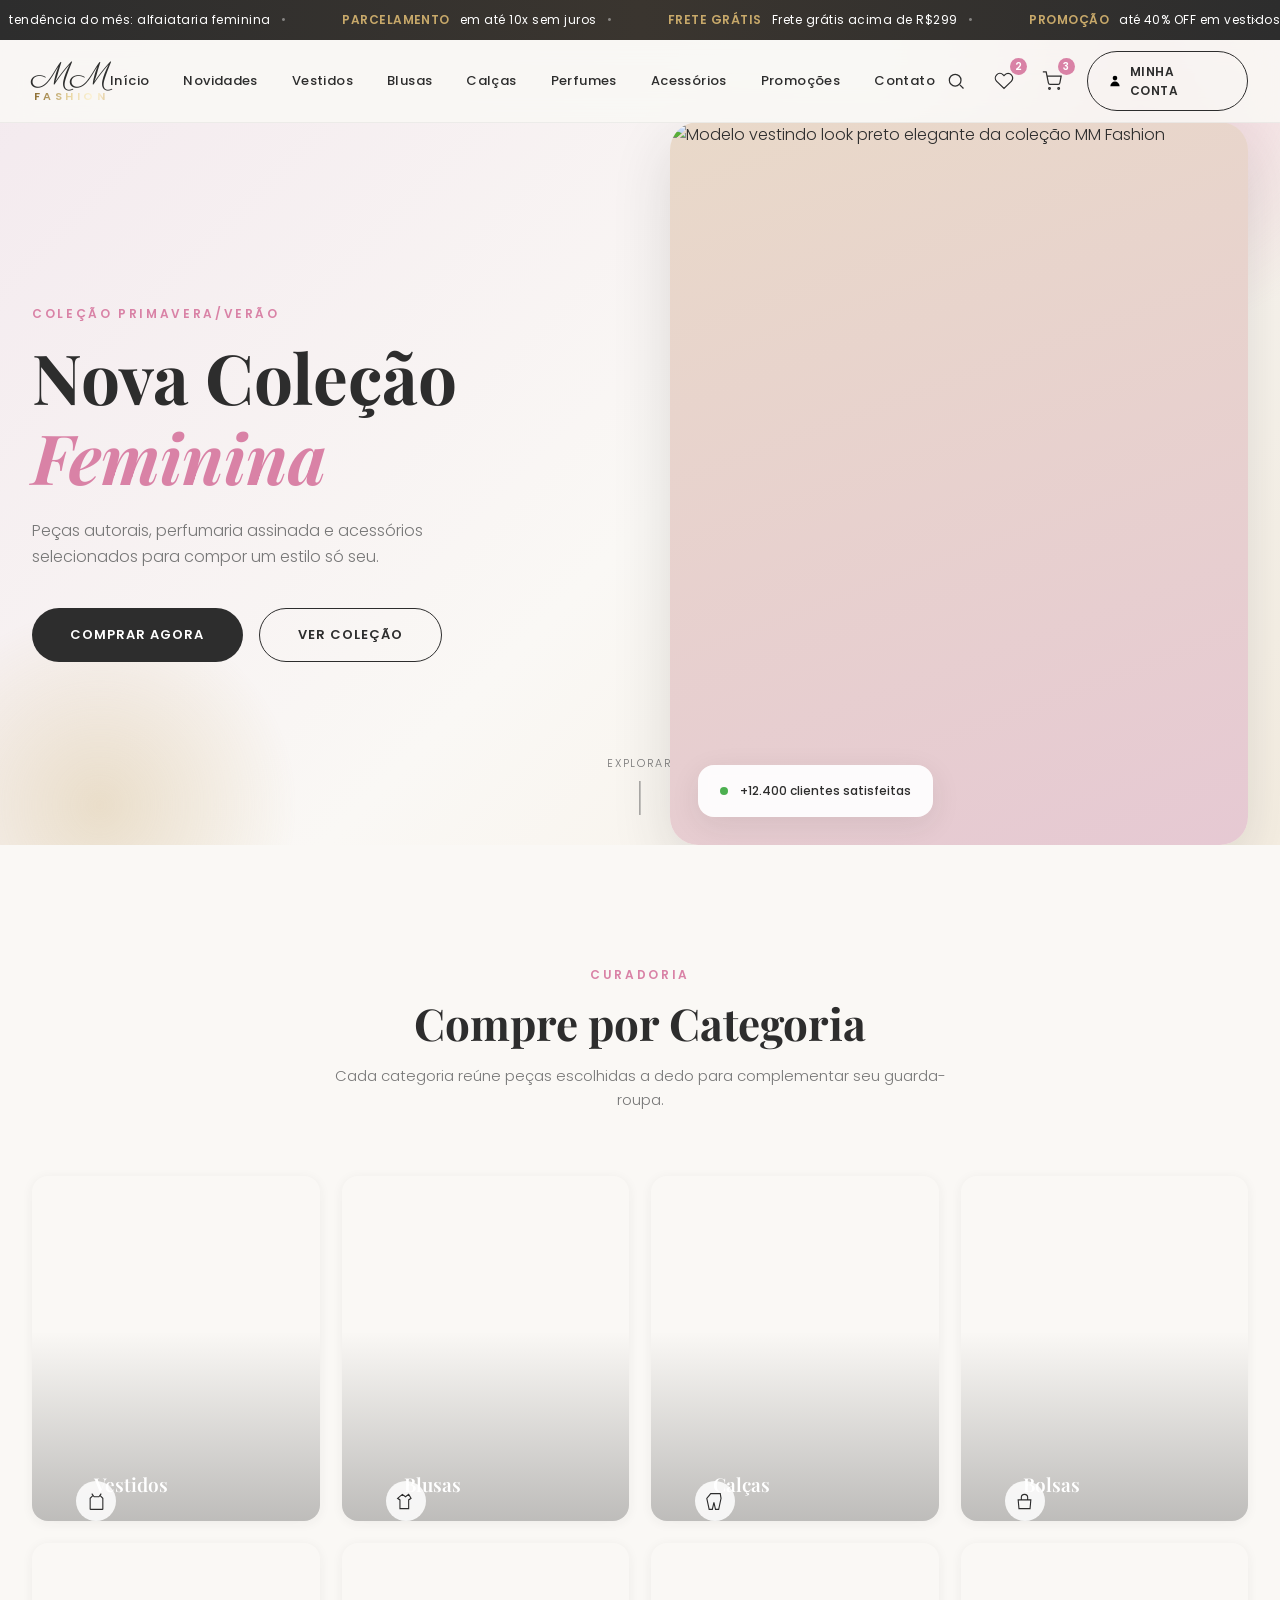
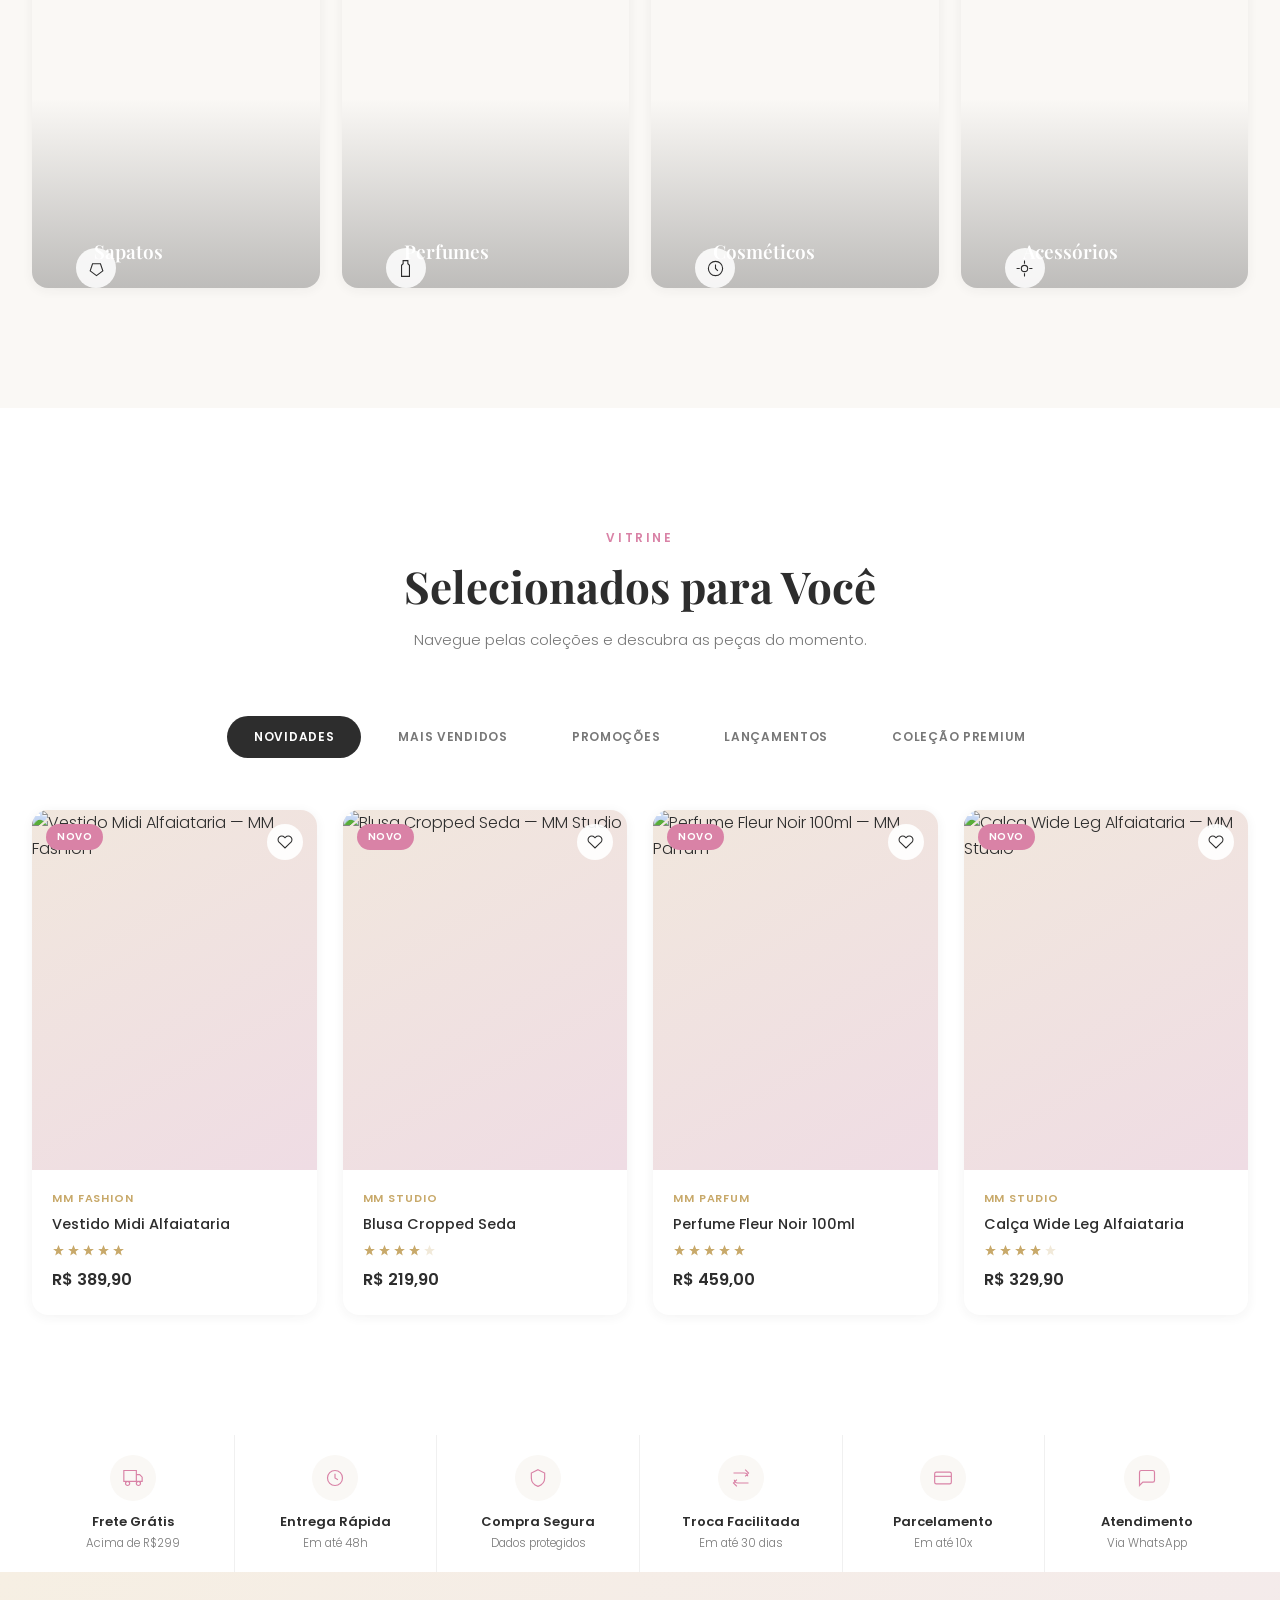
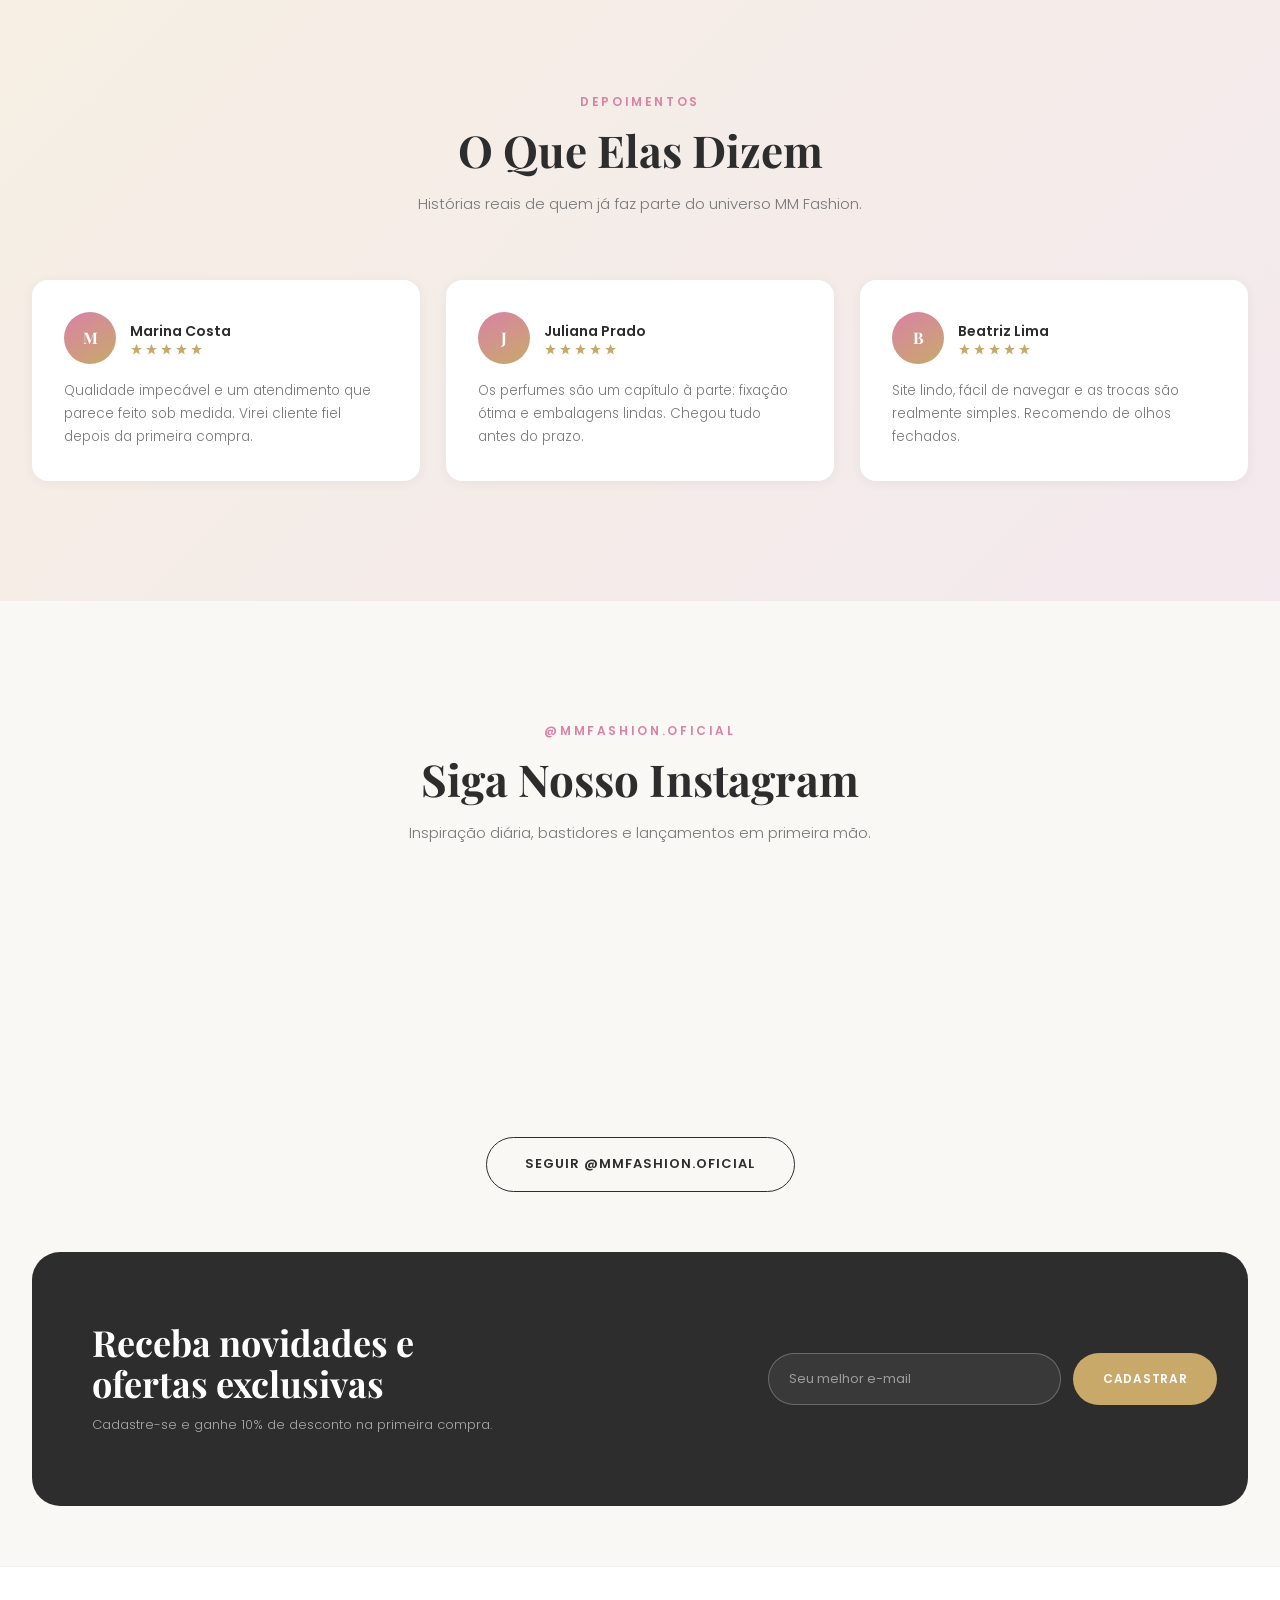
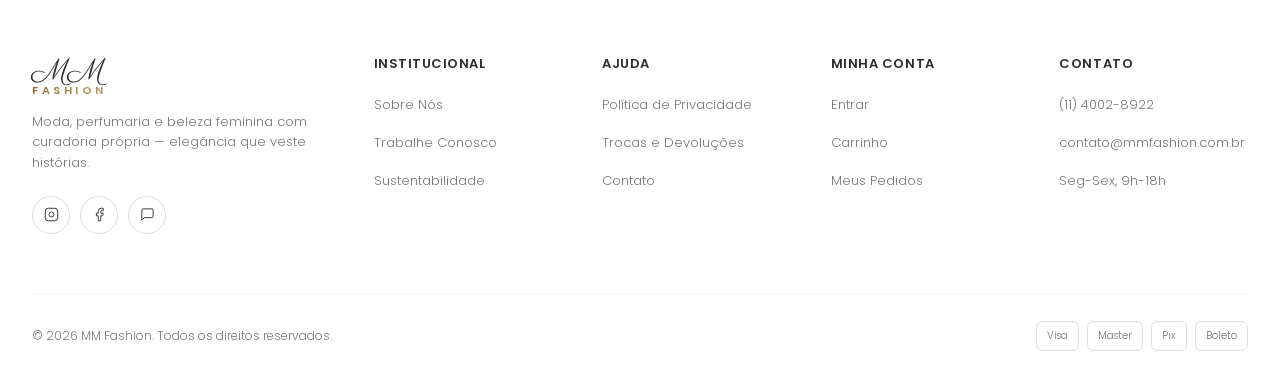
==== commit f7b604e4: "Corrige textos residuais da marca antiga" ====
--- a/index.html
+++ b/index.html
@@ -722,7 +722,7 @@
     <div class="section-head reveal">
       <span class="eyebrow">Depoimentos</span>
       <h2>O Que Elas Dizem</h2>
-      <p>Histórias reais de quem já faz parte do universo Véu.</p>
+      <p>Histórias reais de quem já faz parte do universo MM Fashion.</p>
     </div>
     <div class="test-grid">
       <div class="test-card reveal">
@@ -855,7 +855,7 @@
       </div>
       <div class="footer-col">
         <h4>Contato</h4>
-        <ul><li><a href="#">(11) 4002-8922</a></li><li><a href="#">contato@veu.com.br</a></li><li><a href="#">Seg-Sex, 9h-18h</a></li></ul>
+        <ul><li><a href="#">(11) 4002-8922</a></li><li><a href="#">contato@mmfashion.com.br</a></li><li><a href="#">Seg-Sex, 9h-18h</a></li></ul>
       </div>
     </div>
     <div class="footer-bottom">
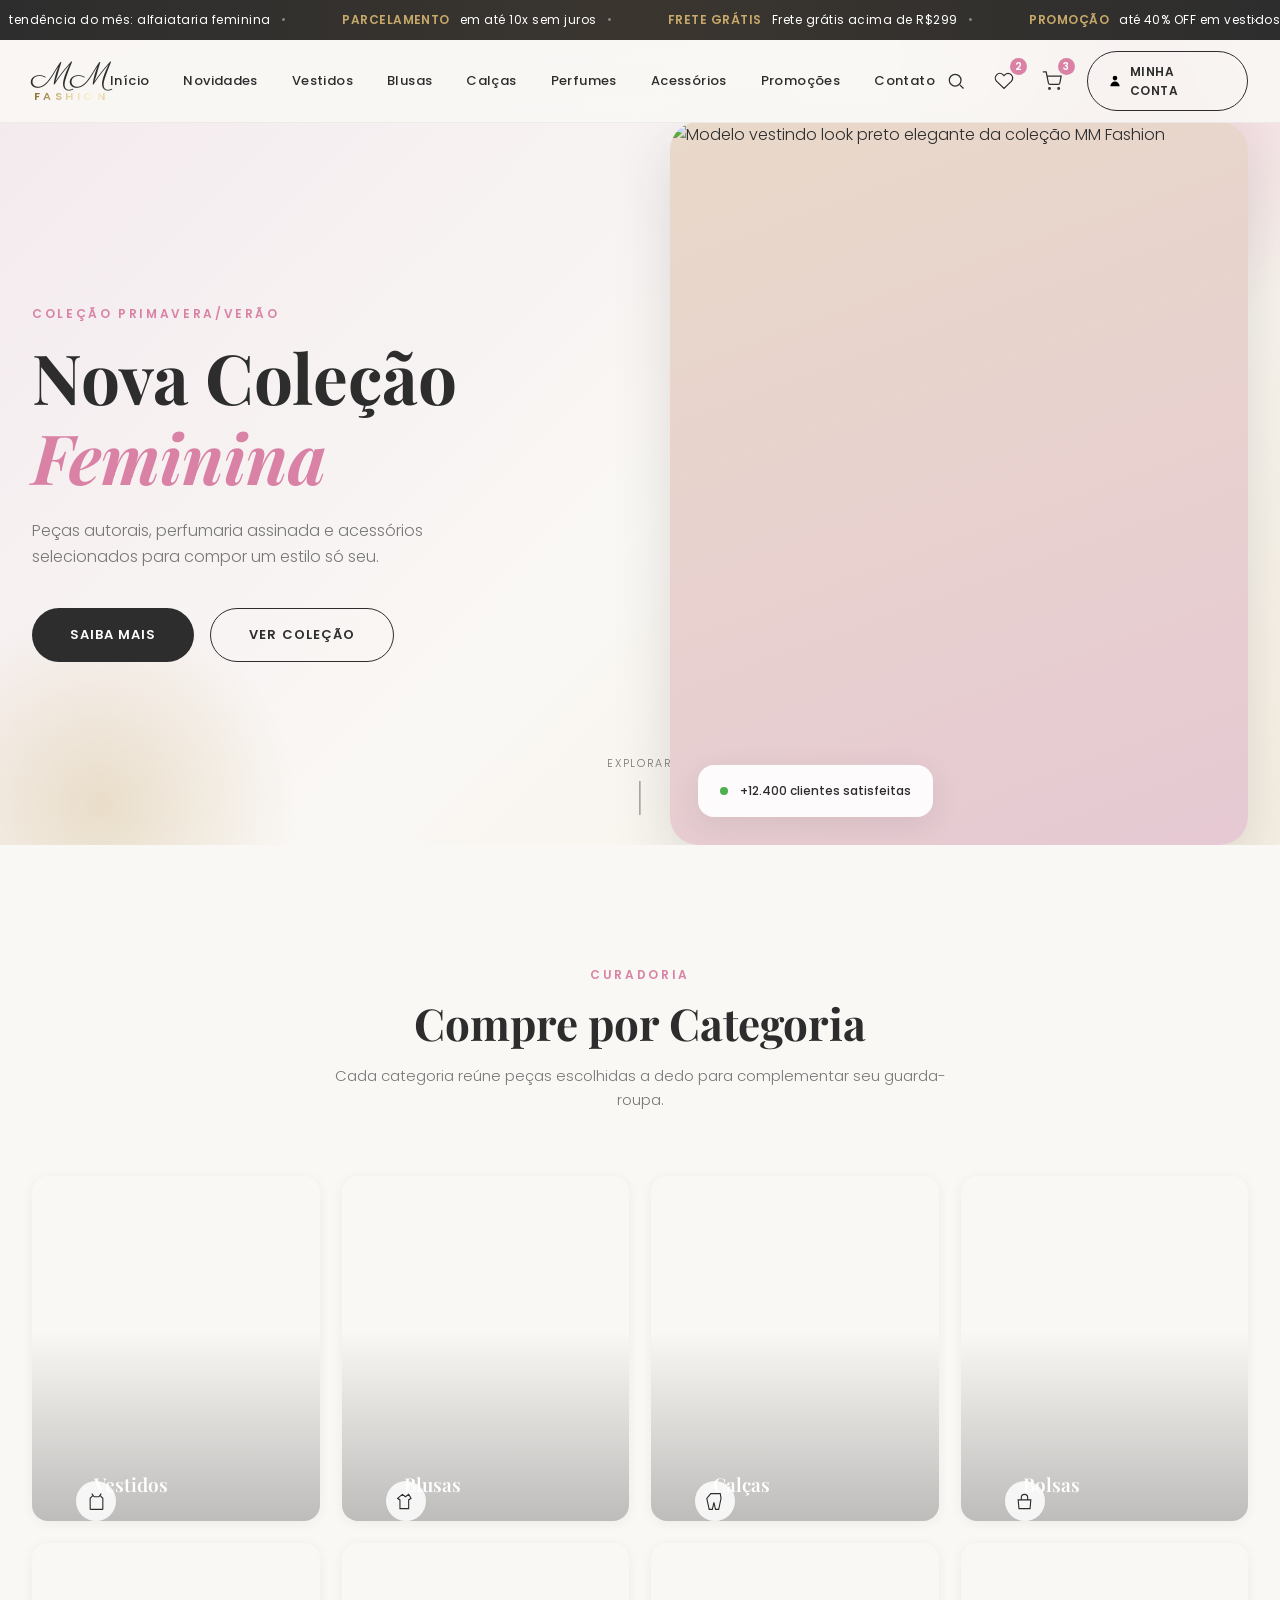
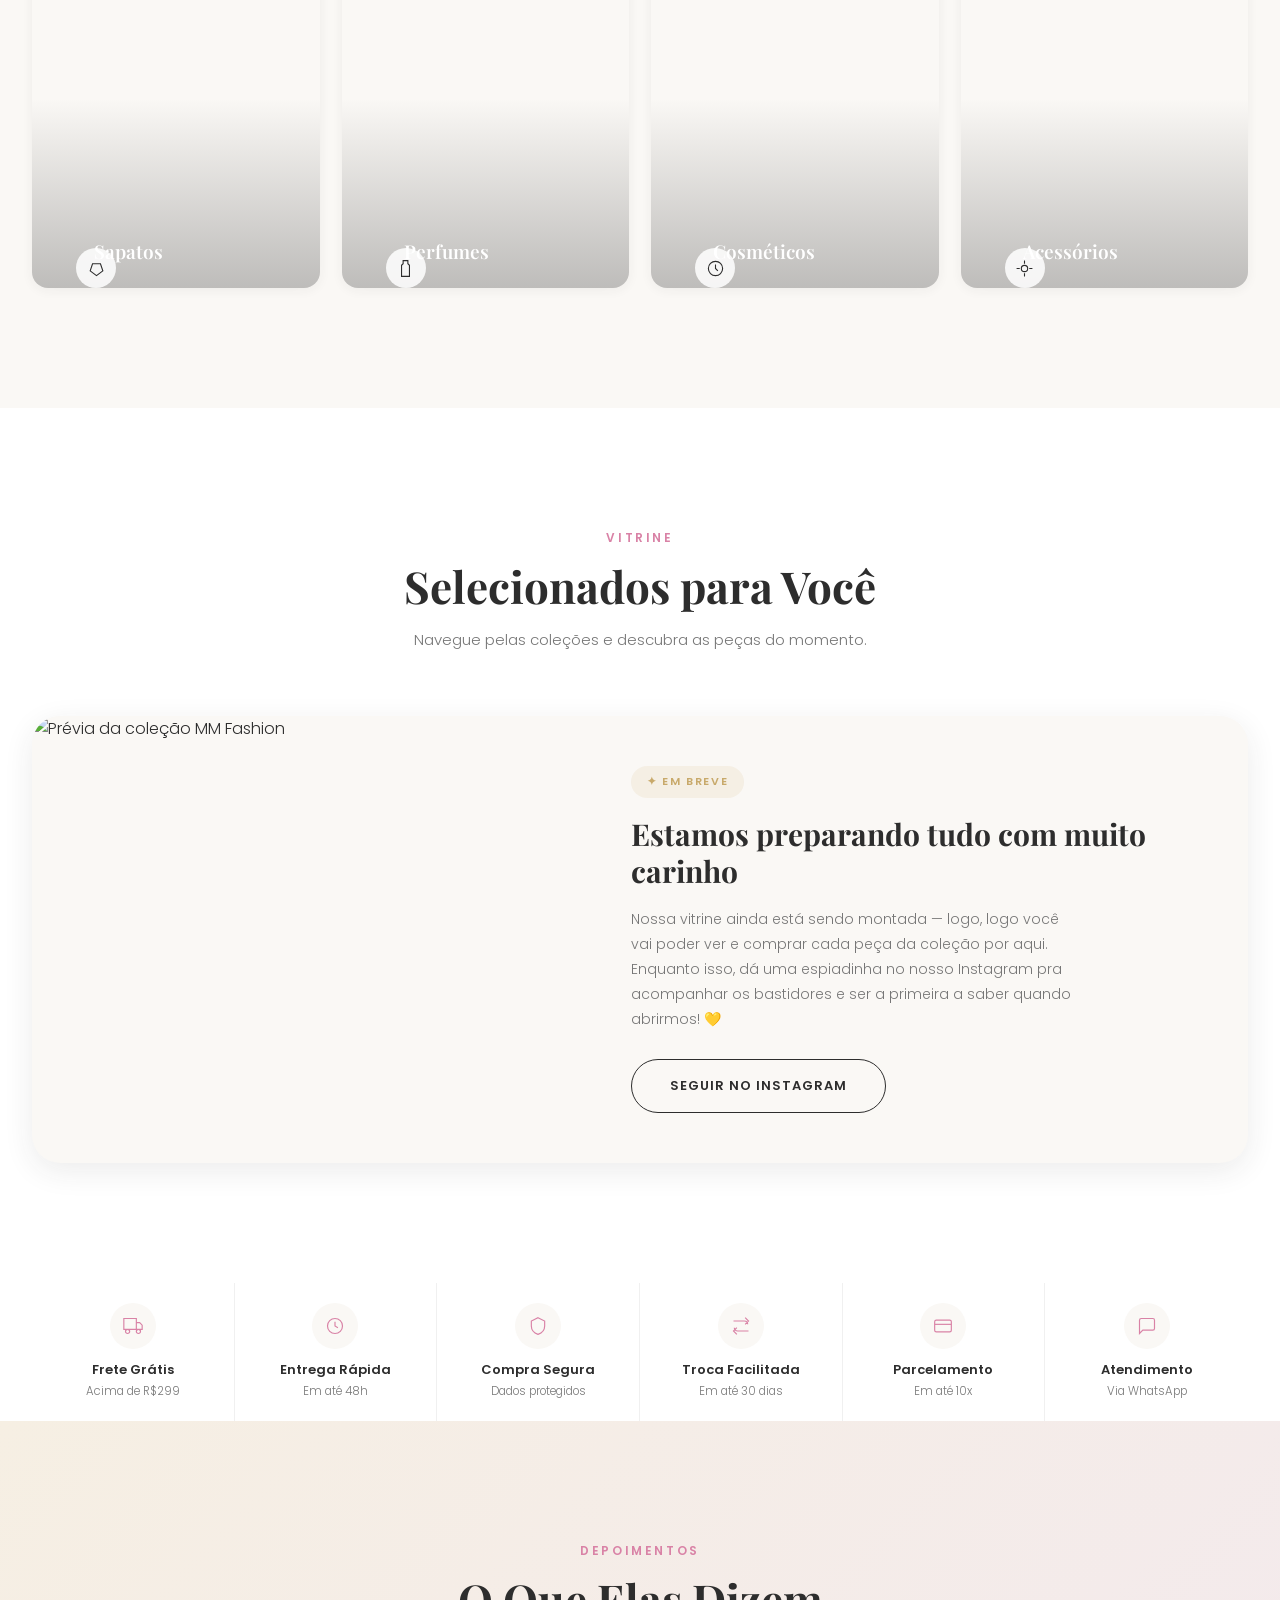
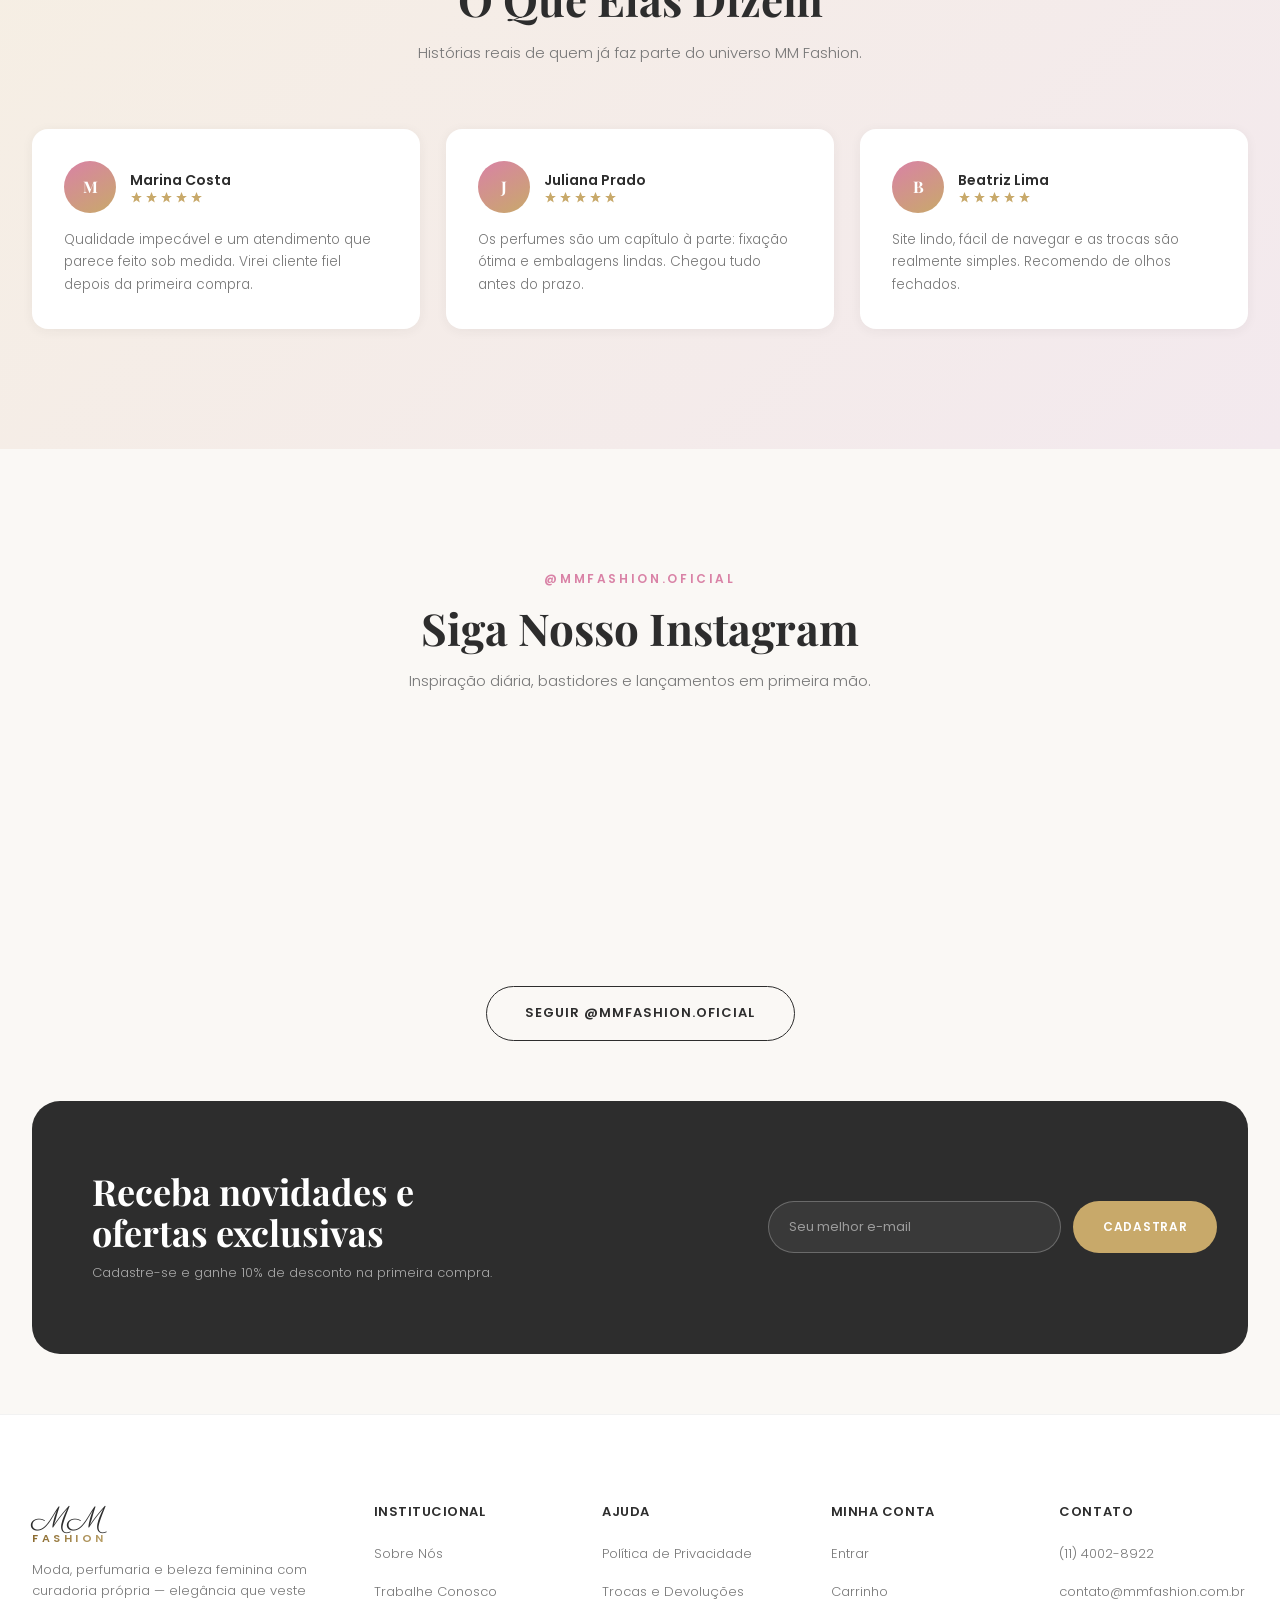
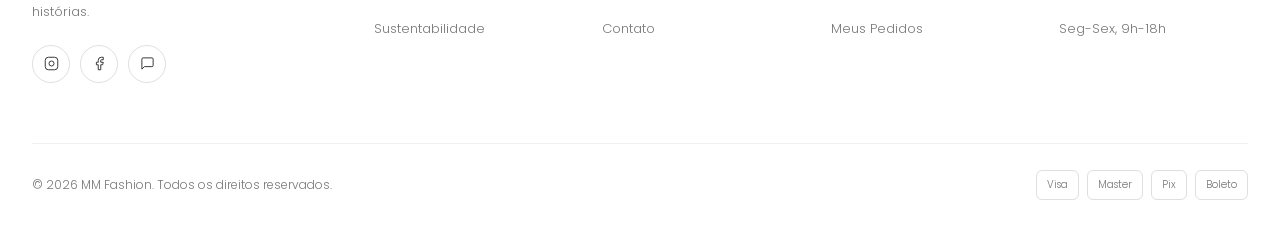
==== commit f3d5c549: "Site em modo pre-lancamento sem produtos fake" ====
--- a/index.html
+++ b/index.html
@@ -4,6 +4,7 @@
 <meta charset="UTF-8">
 <meta name="viewport" content="width=device-width, initial-scale=1.0">
 <title>MM Fashion — Moda, Perfumaria e Beleza Feminina</title>
+<link rel="icon" type="image/svg+xml" href="/assets/images/favicon.svg">
 <meta name="description" content="MM Fashion — vestidos, blusas, perfumes e acessórios femininos com curadoria própria.">
 
 <link rel="preconnect" href="https://fonts.googleapis.com">
@@ -555,7 +556,7 @@
     <nav aria-label="Menu principal" class="nav-menu">
       <a href="index.html">Início</a>
       <a href="#novidades">Novidades</a>
-      <a href="pages/produto.html">Vestidos</a>
+      <a href="/produto">Vestidos</a>
       <a href="#produtos">Blusas</a>
       <a href="#produtos">Calças</a>
       <a href="#produtos">Perfumes</a>
@@ -575,13 +576,13 @@
         <svg viewBox="0 0 24 24"><path d="M20.8 4.6a5.5 5.5 0 0 0-7.8 0L12 5.6l-1-1a5.5 5.5 0 0 0-7.8 7.8l1 1L12 21l7.8-7.6 1-1a5.5 5.5 0 0 0 0-7.8z"/></svg>
         <span class="badge">2</span>
       </a>
-      <a href="pages/carrinho.html" class="icon-btn" aria-label="Carrinho">
+      <a href="/carrinho" class="icon-btn" aria-label="Carrinho">
         <svg viewBox="0 0 24 24"><circle cx="9" cy="21" r="1"/><circle cx="20" cy="21" r="1"/><path d="M1 1h4l2.7 13.4a2 2 0 0 0 2 1.6h9.7a2 2 0 0 0 2-1.6L23 6H6"/></svg>
         <span class="badge">3</span>
       </a>
-      <a href="pages/login.html" class="acc-btn">
+      <a href="/login" class="acc-btn" id="accBtn">
         <svg viewBox="0 0 24 24" width="14" height="14"><path d="M20 21a8 8 0 1 0-16 0"/><circle cx="12" cy="7" r="4"/></svg>
-        Minha Conta
+        <span id="accBtnText">Minha Conta</span>
       </a>
       <button class="burger" id="burgerBtn" aria-label="Abrir menu">
         <span></span><span></span><span></span>
@@ -598,13 +599,13 @@
   </div>
   <a href="index.html" style="font-family:var(--font-display);font-size:22px;">Início</a>
   <a href="#novidades" style="font-family:var(--font-display);font-size:22px;">Novidades</a>
-  <a href="pages/produto.html" style="font-family:var(--font-display);font-size:22px;">Vestidos</a>
+  <a href="/produto" style="font-family:var(--font-display);font-size:22px;">Vestidos</a>
   <a href="#produtos" style="font-family:var(--font-display);font-size:22px;">Blusas</a>
   <a href="#produtos" style="font-family:var(--font-display);font-size:22px;">Calças</a>
   <a href="#produtos" style="font-family:var(--font-display);font-size:22px;">Perfumes</a>
   <a href="#produtos" style="font-family:var(--font-display);font-size:22px;">Acessórios</a>
   <a href="#promocoes" style="font-family:var(--font-display);font-size:22px;">Promoções</a>
-  <a href="pages/login.html" class="acc-btn" style="margin-top:10px;">Minha Conta</a>
+  <a href="/login" class="acc-btn" style="margin-top:10px;">Minha Conta</a>
 </div>
 
 <!-- ============================================================
@@ -619,7 +620,7 @@
       <h1>Nova Coleção<br><em>Feminina</em></h1>
       <p>Peças autorais, perfumaria assinada e acessórios selecionados para compor um estilo só seu.</p>
       <div class="hero-btns">
-        <a href="#produtos" class="btn btn-primary">Comprar Agora</a>
+        <a href="#produtos" class="btn btn-primary">Saiba Mais</a>
         <a href="#novidades" class="btn btn-outline">Ver Coleção</a>
       </div>
     </div>
@@ -658,7 +659,7 @@
 </section>
 
 <!-- ============================================================
-     VITRINE / PRODUTOS
+     VITRINE — EM DESENVOLVIMENTO (sem produtos reais ainda)
      ============================================================ -->
 <section class="section" id="produtos" style="background:var(--white);">
   <div class="container">
@@ -668,17 +669,40 @@
       <p>Navegue pelas coleções e descubra as peças do momento.</p>
     </div>
 
-    <div class="tabs reveal">
-      <button class="tab-btn active" data-tab="novidades">Novidades</button>
-      <button class="tab-btn" data-tab="vendidos">Mais Vendidos</button>
-      <button class="tab-btn" data-tab="promocoes">Promoções</button>
-      <button class="tab-btn" data-tab="lancamentos">Lançamentos</button>
-      <button class="tab-btn" data-tab="premium">Coleção Premium</button>
-    </div>
-
-    <div class="product-grid" id="productGrid"></div>
+    <div class="coming-soon-card reveal">
+      <div class="coming-soon-img">
+        <img src="https://images.unsplash.com/photo-1554412933-514a83d2f3c8?w=700&q=80&auto=format&fit=crop" alt="Prévia da coleção MM Fashion">
+      </div>
+      <div class="coming-soon-text">
+        <span class="coming-soon-badge">✦ Em breve</span>
+        <h3>Estamos preparando tudo com muito carinho</h3>
+        <p>Nossa vitrine ainda está sendo montada — logo, logo você vai poder ver e comprar cada peça da coleção por aqui. Enquanto isso, dá uma espiadinha no nosso Instagram pra acompanhar os bastidores e ser a primeira a saber quando abrirmos! 💛</p>
+        <a href="https://instagram.com/mmfashion.oficial" target="_blank" rel="noopener" class="btn btn-outline">Seguir no Instagram</a>
+      </div>
+    </div>
   </div>
 </section>
+
+<style>
+.coming-soon-card{
+  display:grid; grid-template-columns:1fr 1.2fr; gap:0; border-radius:var(--radius-lg);
+  overflow:hidden; box-shadow:var(--shadow-md); background:var(--bg);
+}
+.coming-soon-img{ position:relative; min-height:320px; }
+.coming-soon-img img{ width:100%; height:100%; object-fit:cover; display:block; }
+.coming-soon-text{ padding:50px 46px; display:flex; flex-direction:column; justify-content:center; align-items:flex-start; }
+.coming-soon-badge{
+  font-size:11px; letter-spacing:.15em; text-transform:uppercase; font-weight:600; color:var(--gold);
+  background:rgba(200,169,106,.12); padding:7px 16px; border-radius:100px; margin-bottom:18px;
+}
+.coming-soon-text h3{ font-size:clamp(22px,2.6vw,30px); margin-bottom:16px; line-height:1.25; }
+.coming-soon-text p{ color:var(--gray); font-size:14px; line-height:1.8; margin-bottom:26px; max-width:440px; }
+@media (max-width:900px){
+  .coming-soon-card{ grid-template-columns:1fr; }
+  .coming-soon-img{ min-height:220px; }
+  .coming-soon-text{ padding:36px 26px; }
+}
+</style>
 
 <!-- ============================================================
      BENEFÍCIOS
@@ -851,7 +875,7 @@
       </div>
       <div class="footer-col">
         <h4>Minha Conta</h4>
-        <ul><li><a href="pages/login.html">Entrar</a></li><li><a href="pages/carrinho.html">Carrinho</a></li><li><a href="#">Meus Pedidos</a></li></ul>
+        <ul><li><a href="/login">Entrar</a></li><li><a href="/carrinho">Carrinho</a></li><li><a href="#">Meus Pedidos</a></li></ul>
       </div>
       <div class="footer-col">
         <h4>Contato</h4>
@@ -900,6 +924,27 @@
 });
 
 /* ============================================================
+   SESSÃO — se for da equipe (admin), mostra atalho pro painel
+   ============================================================ */
+(async function checkSession(){
+  try {
+    const res = await fetch('/api/me', { credentials: 'include' });
+    const data = await res.json();
+    const accBtn = document.getElementById('accBtn');
+    const accBtnText = document.getElementById('accBtnText');
+
+    if (data.autenticado && data.tipo === 'funcionario') {
+      accBtn.href = '/admin';
+      accBtnText.textContent = 'Painel Administrativo';
+    } else if (data.autenticado && data.tipo === 'cliente') {
+      accBtnText.textContent = `Olá, ${data.nome.split(' ')[0]}`;
+    }
+  } catch (e) {
+    console.warn('Não foi possível verificar a sessão.', e);
+  }
+})();
+
+/* ============================================================
    CONFIGURAÇÃO — troque pelo número real da loja
    ============================================================ */
 const WHATSAPP_NUMERO = '5511999999999'; // <-- EXEMPLO: troque pelo número real da MM Fashion
@@ -955,119 +1000,6 @@
 revealEls.forEach(el => io.observe(el));
 
 /* ============================================================
-   PRODUCT DATA + RENDER
-   ============================================================ */
-const IMG = {
-  vestido1:'https://images.unsplash.com/photo-1554412933-514a83d2f3c8?w=600&q=80&auto=format&fit=crop',
-  vestido2:'https://images.unsplash.com/photo-1500917293891-ef795e70e1f6?w=600&q=80&auto=format&fit=crop',
-  blusa1:'https://images.unsplash.com/photo-1571513722275-4b41940f54b8?w=600&q=80&auto=format&fit=crop',
-  blusa2:'https://images.unsplash.com/photo-1558769132-cb1aea458c5e?w=600&q=80&auto=format&fit=crop',
-  calca1:'https://images.unsplash.com/photo-1618244972963-dbee1a7edc95?w=600&q=80&auto=format&fit=crop',
-  bolsa1:'https://images.unsplash.com/photo-1483985988355-763728e1935b?w=600&q=80&auto=format&fit=crop',
-  bolsa2:'https://images.unsplash.com/photo-1513094735237-8f2714d57c13?w=600&q=80&auto=format&fit=crop',
-  sapato1:'https://images.unsplash.com/photo-1651126581286-a6ae76cb5c78?w=600&q=80&auto=format&fit=crop',
-  perfume1:'https://images.unsplash.com/photo-1543422655-ac1c6ca993ed?w=600&q=80&auto=format&fit=crop',
-  acessorio1:'https://images.unsplash.com/photo-1490481651871-ab68de25d43d?w=600&q=80&auto=format&fit=crop',
-  acessorio2:'https://images.unsplash.com/photo-1532453288672-3a27e9be9efd?w=600&q=80&auto=format&fit=crop',
-  roupa1:'https://images.unsplash.com/photo-1567401893414-76b7b1e5a7a5?w=600&q=80&auto=format&fit=crop',
-};
-
-const PRODUCTS = {
-  novidades: [
-    { name:'Vestido Midi Alfaiataria', brand:'MM Fashion', price:389.90, old:null, tag:'new', stars:5, label:'Vestido', img:IMG.vestido1 },
-    { name:'Blusa Cropped Seda', brand:'MM Studio', price:219.90, old:null, tag:'new', stars:4, label:'Blusa', img:IMG.blusa1 },
-    { name:'Perfume Fleur Noir 100ml', brand:'MM Parfum', price:459.00, old:null, tag:'new', stars:5, label:'Perfume', img:IMG.perfume1 },
-    { name:'Calça Wide Leg Alfaiataria', brand:'MM Studio', price:329.90, old:null, tag:'new', stars:4, label:'Calça', img:IMG.calca1 },
-  ],
-  vendidos: [
-    { name:'Bolsa Tote Couro Legítimo', brand:'MM Fashion', price:589.90, old:null, tag:'best', stars:5, label:'Bolsa', img:IMG.bolsa1 },
-    { name:'Vestido Longo Estampado', brand:'MM Studio', price:459.90, old:null, tag:'best', stars:5, label:'Vestido', img:IMG.vestido2 },
-    { name:'Batom Matte Longa Duração', brand:'MM Beauty', price:79.90, old:null, tag:'best', stars:4, label:'Cosmético', img:IMG.roupa1 },
-    { name:'Sandália Salto Bloco', brand:'MM Studio', price:349.90, old:null, tag:'best', stars:4, label:'Sapato', img:IMG.sapato1 },
-  ],
-  promocoes: [
-    { name:'Blazer Alfaiataria Premium', brand:'MM Fashion', price:299.90, old:499.90, tag:'promo', stars:5, label:'Blazer', img:IMG.blusa2 },
-    { name:'Perfume Rosé Éclat 75ml', brand:'MM Parfum', price:259.00, old:399.00, tag:'promo', stars:4, label:'Perfume', img:IMG.perfume1 },
-    { name:'Conjunto Tricô Cropped', brand:'MM Studio', price:189.90, old:289.90, tag:'promo', stars:4, label:'Conjunto', img:IMG.blusa1 },
-    { name:'Óculos de Sol Oversized', brand:'MM Fashion', price:159.90, old:249.90, tag:'promo', stars:5, label:'Acessório', img:IMG.acessorio1 },
-  ],
-  lancamentos: [
-    { name:'Vestido Slip Cetim', brand:'MM Fashion', price:349.90, old:null, tag:'new', stars:5, label:'Vestido', img:IMG.vestido1 },
-    { name:'Kit Skincare Facial', brand:'MM Beauty', price:229.90, old:null, tag:'new', stars:4, label:'Cosmético', img:IMG.roupa1 },
-    { name:'Colar Camadas Dourado', brand:'MM Studio', price:129.90, old:null, tag:'new', stars:5, label:'Acessório', img:IMG.acessorio2 },
-    { name:'Body Renda Decote V', brand:'MM Fashion', price:169.90, old:null, tag:'new', stars:4, label:'Body', img:IMG.vestido2 },
-  ],
-  premium: [
-    { name:'Vestido Longo Bordado à Mão', brand:'MM Atelier', price:1289.00, old:null, tag:'best', stars:5, label:'Vestido', img:IMG.vestido1 },
-    { name:'Perfume Édition Privée 100ml', brand:'MM Parfum', price:899.00, old:null, tag:'best', stars:5, label:'Perfume', img:IMG.perfume1 },
-    { name:'Bolsa Clutch Couro Italiano', brand:'MM Atelier', price:1049.00, old:null, tag:'best', stars:5, label:'Bolsa', img:IMG.bolsa2 },
-    { name:'Casaco Alfaiataria Lã', brand:'MM Atelier', price:1189.00, old:null, tag:'best', stars:5, label:'Casaco', img:IMG.calca1 },
-  ],
-};
-
-const tagMap = {
-  promo: { cls:'tag-promo', label:'Promoção' },
-  new:   { cls:'tag-new',   label:'Novo' },
-  best:  { cls:'tag-best',  label:'Mais Vendido' },
-};
-
-function starsSVG(count){
-  let out = '';
-  for (let i=0; i<5; i++){
-    out += `<svg viewBox="0 0 24 24" style="opacity:${i<count?1:.25}"><polygon points="12 2 15 9 22 9 16 14 18 21 12 17 6 21 8 14 2 9 9 9"/></svg>`;
-  }
-  return out;
-}
-
-function money(v){ return v.toLocaleString('pt-BR', { minimumFractionDigits:2, maximumFractionDigits:2 }); }
-
-function renderProducts(tabKey){
-  const grid = document.getElementById('productGrid');
-  const items = PRODUCTS[tabKey] || PRODUCTS.novidades;
-  grid.innerHTML = items.map(p => {
-    const tag = tagMap[p.tag];
-    const discount = p.old ? Math.round(100 - (p.price/p.old*100)) : null;
-    return `
-      <article class="product-card">
-        <div class="product-media">
-          <img src="${p.img}" alt="${p.name} — ${p.brand}" loading="lazy">
-          <div class="product-tags"><span class="tag ${tag.cls}">${tag.label}</span></div>
-          <button class="fav-btn" aria-label="Favoritar ${p.name}">
-            <svg viewBox="0 0 24 24"><path d="M20.8 4.6a5.5 5.5 0 0 0-7.8 0L12 5.6l-1-1a5.5 5.5 0 0 0-7.8 7.8l1 1L12 21l7.8-7.6 1-1a5.5 5.5 0 0 0 0-7.8z"/></svg>
-          </button>
-          <button class="quick-add" data-name="${p.name}">Comprar</button>
-        </div>
-        <div class="product-info">
-          <div class="product-brand">${p.brand}</div>
-          <div class="product-name">${p.name}</div>
-          <div class="stars">${starsSVG(p.stars)}</div>
-          <div class="price-row">
-            <span class="price">R$ ${money(p.price)}</span>
-            ${p.old ? `<span class="price-old">R$ ${money(p.old)}</span><span class="discount">-${discount}%</span>` : ''}
-          </div>
-        </div>
-      </article>
-    `;
-  }).join('');
-
-  grid.querySelectorAll('.fav-btn').forEach(btn => {
-    btn.addEventListener('click', () => btn.classList.toggle('active'));
-  });
-  grid.querySelectorAll('.quick-add').forEach(btn => {
-    btn.addEventListener('click', () => showToast(`${btn.dataset.name} adicionado ao carrinho`));
-  });
-}
-
-document.querySelectorAll('.tab-btn').forEach(btn => {
-  btn.addEventListener('click', () => {
-    document.querySelector('.tab-btn.active').classList.remove('active');
-    btn.classList.add('active');
-    renderProducts(btn.dataset.tab);
-  });
-});
-renderProducts('novidades');
-
-/* ============================================================
    TOAST
    ============================================================ */
 let toastTimer;
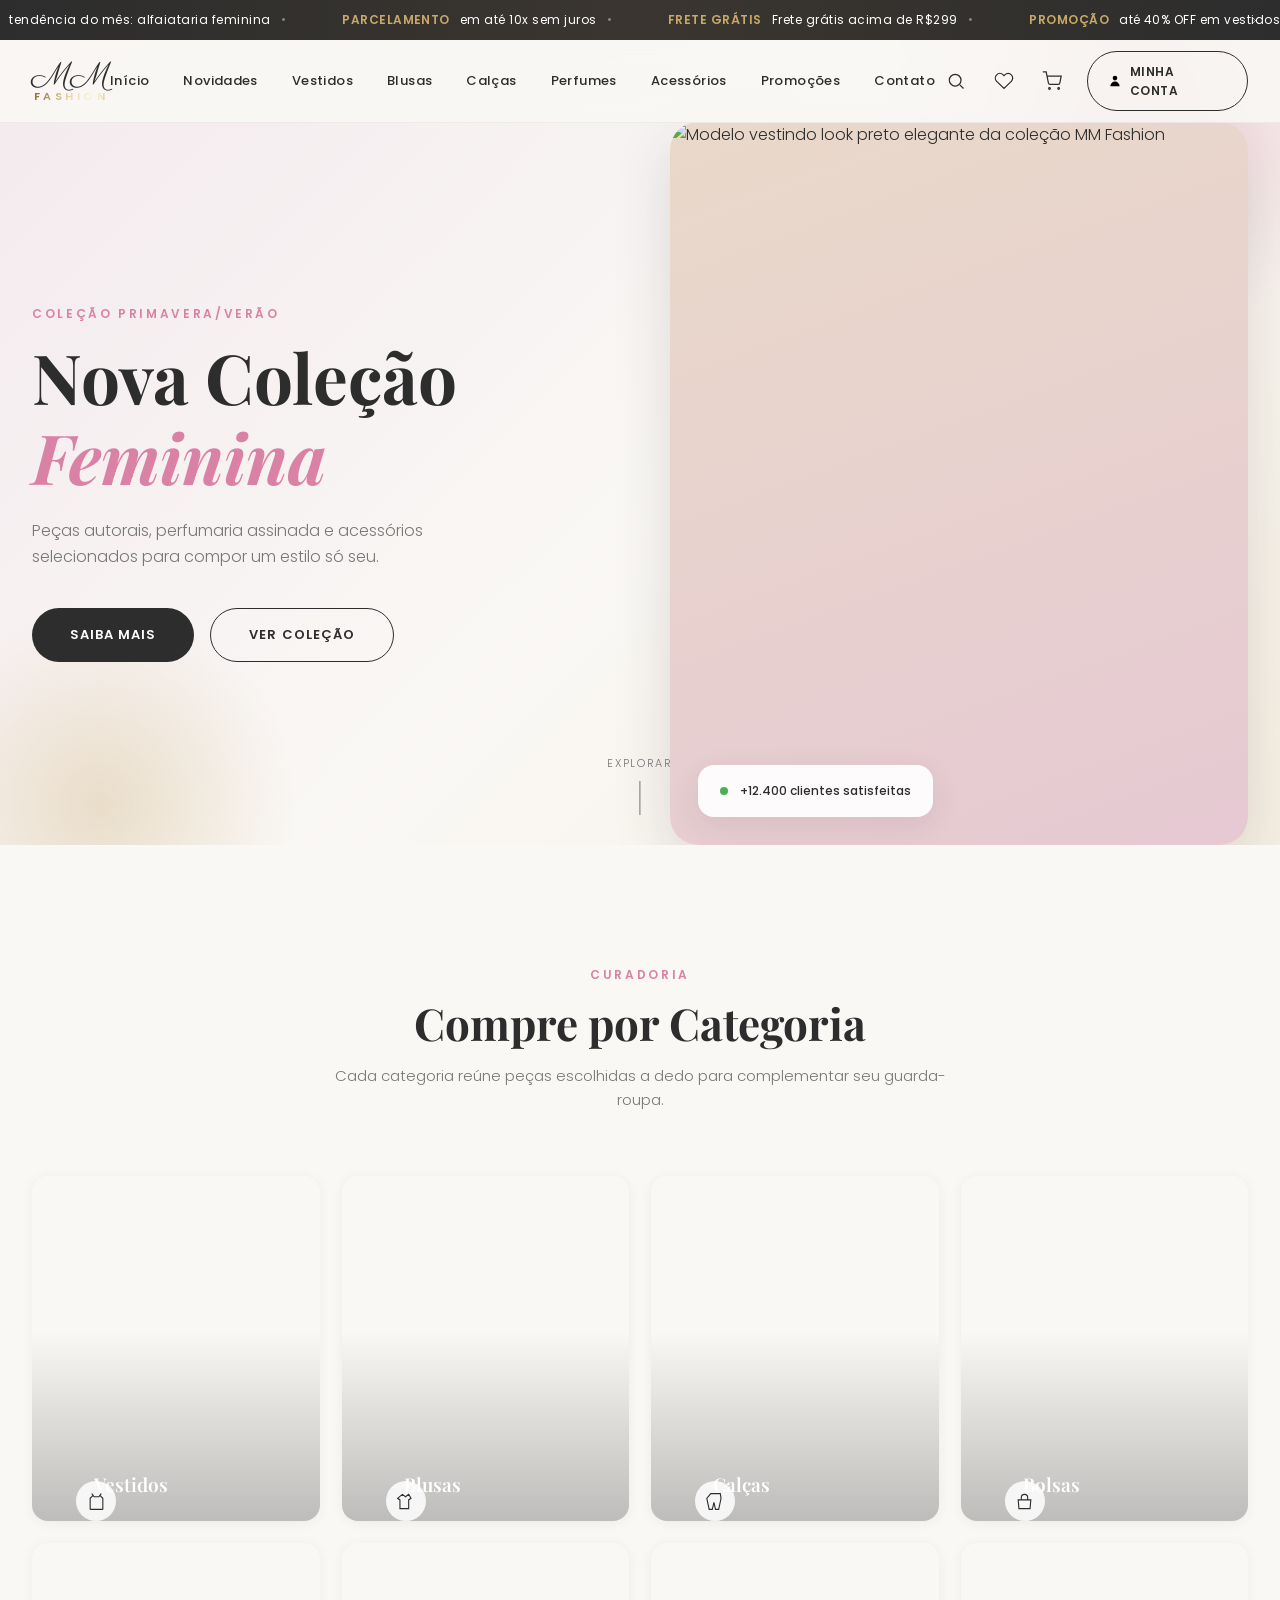
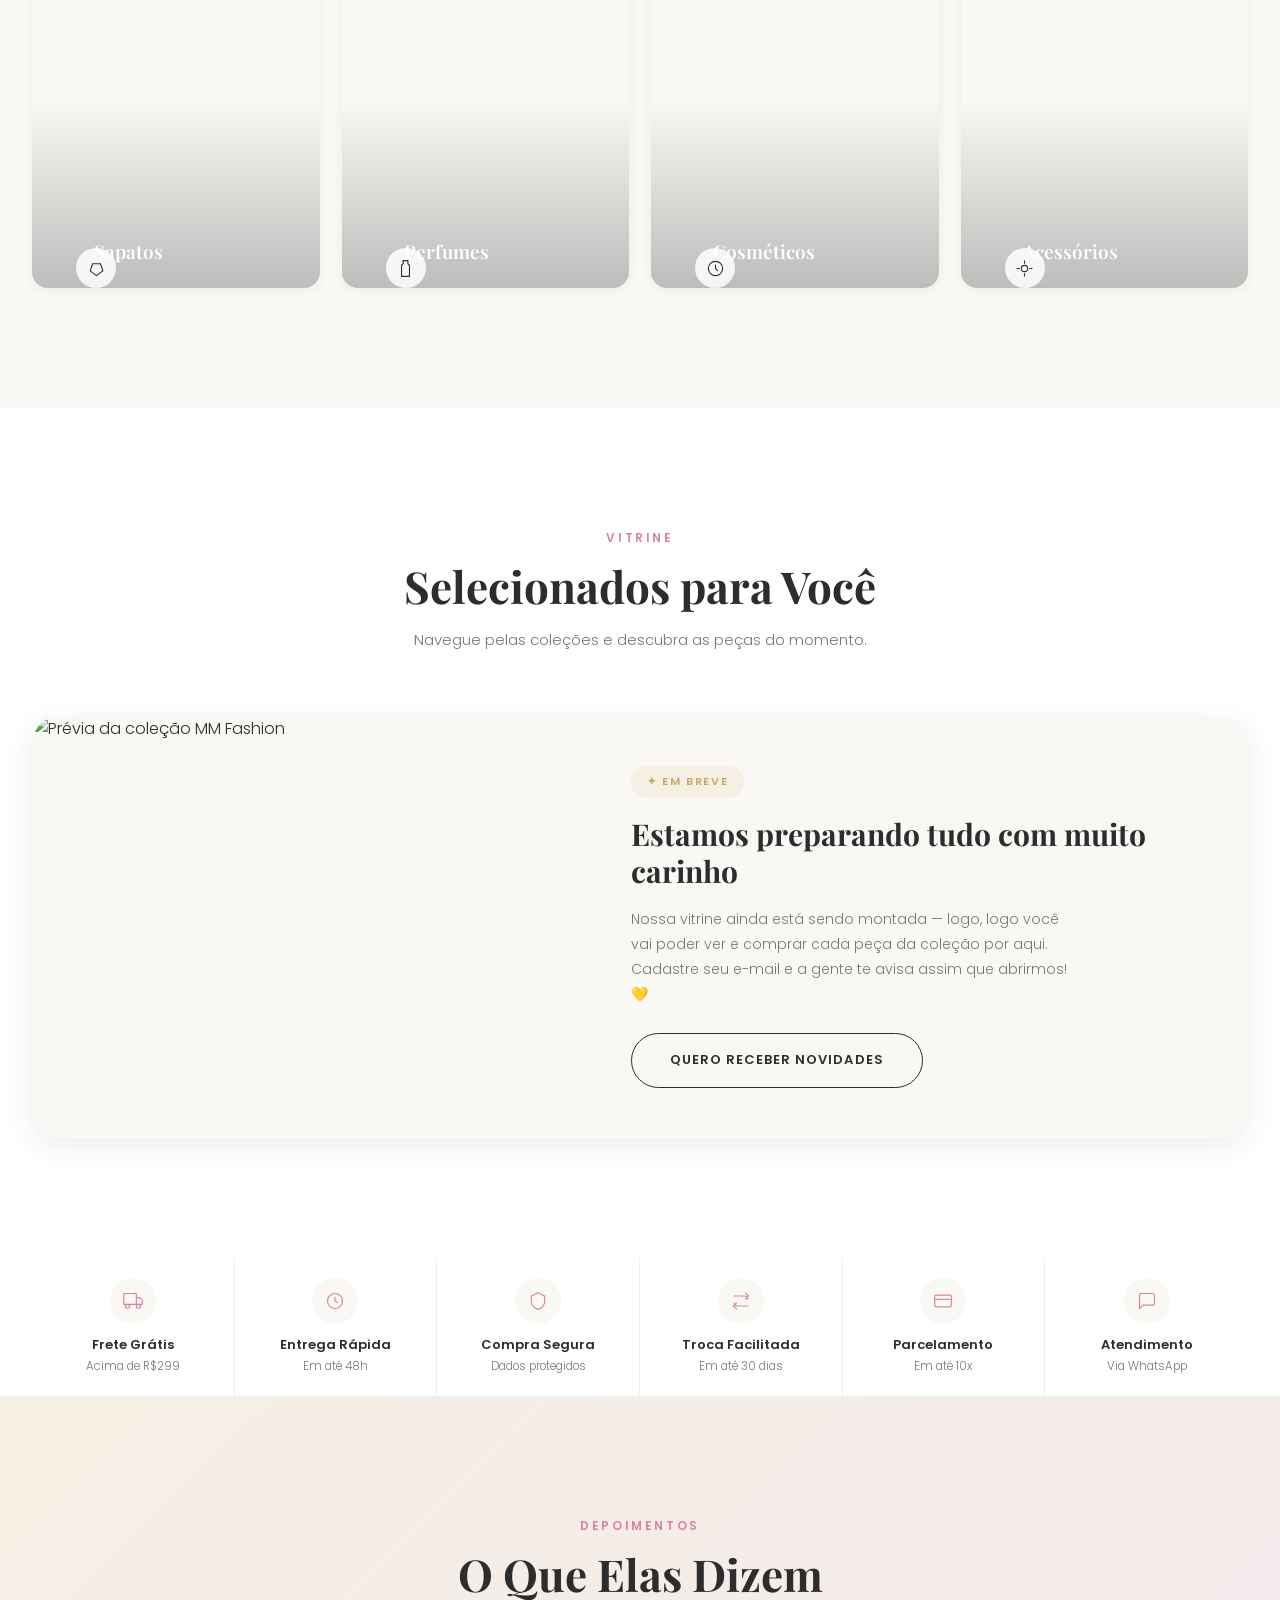
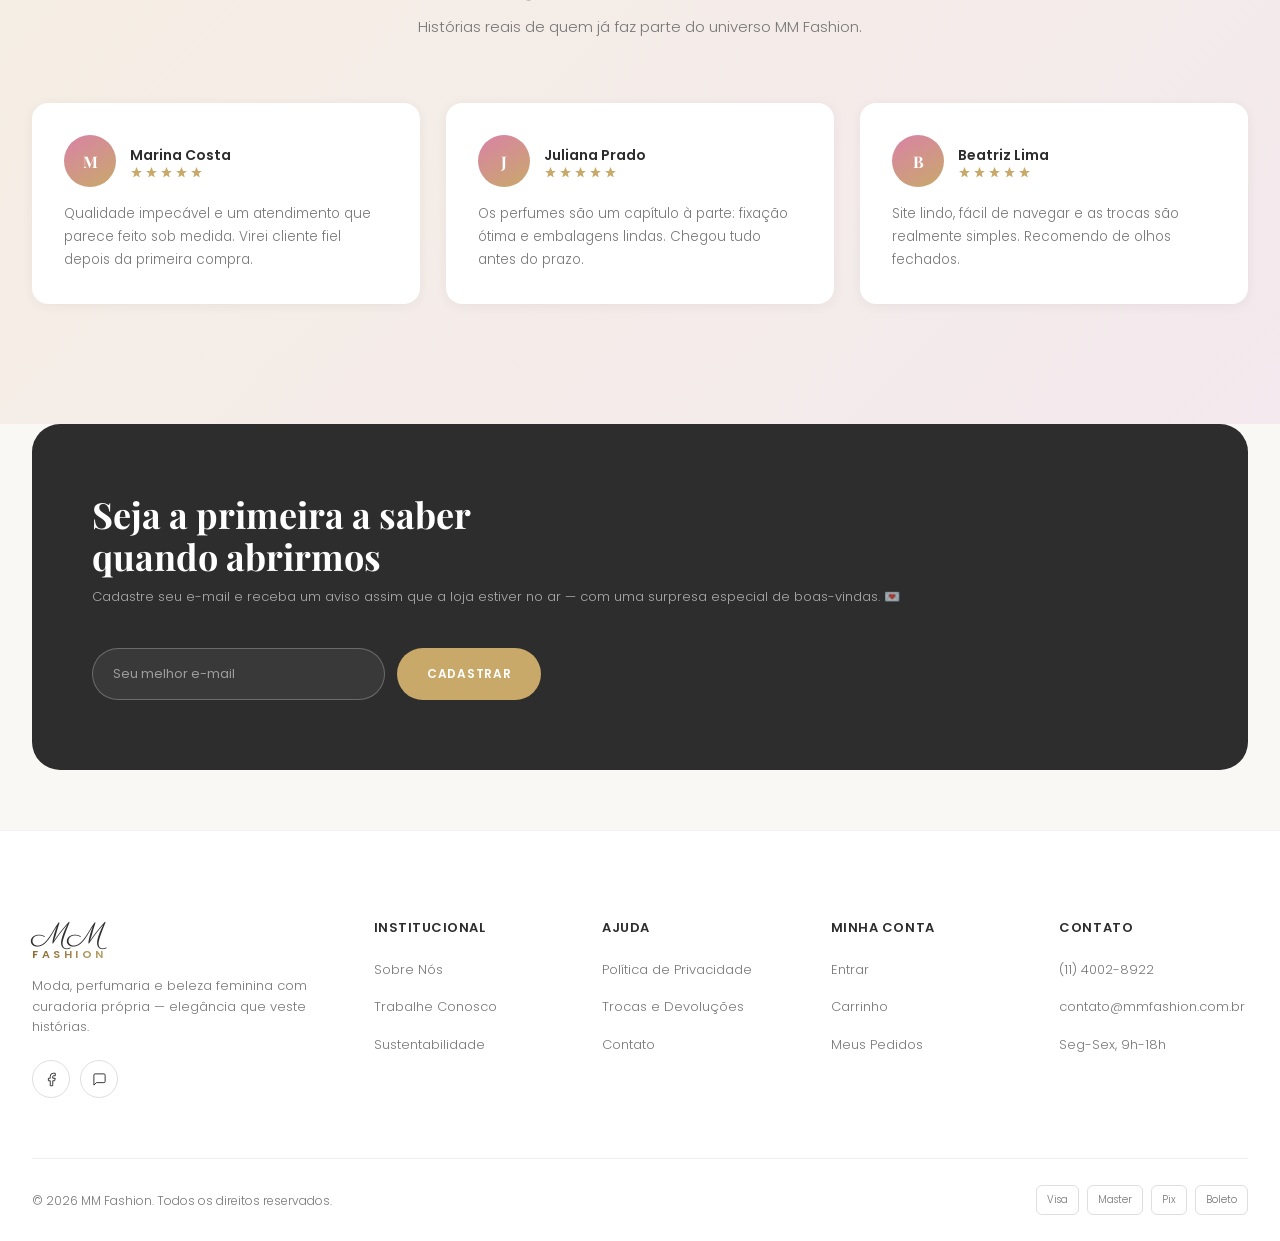
==== commit 10ddb1cf: "Zera site e painel para modo pre-lancamento" ====
--- a/index.html
+++ b/index.html
@@ -574,11 +574,9 @@
       </div>
       <a href="#" class="icon-btn" aria-label="Favoritos">
         <svg viewBox="0 0 24 24"><path d="M20.8 4.6a5.5 5.5 0 0 0-7.8 0L12 5.6l-1-1a5.5 5.5 0 0 0-7.8 7.8l1 1L12 21l7.8-7.6 1-1a5.5 5.5 0 0 0 0-7.8z"/></svg>
-        <span class="badge">2</span>
       </a>
       <a href="/carrinho" class="icon-btn" aria-label="Carrinho">
         <svg viewBox="0 0 24 24"><circle cx="9" cy="21" r="1"/><circle cx="20" cy="21" r="1"/><path d="M1 1h4l2.7 13.4a2 2 0 0 0 2 1.6h9.7a2 2 0 0 0 2-1.6L23 6H6"/></svg>
-        <span class="badge">3</span>
       </a>
       <a href="/login" class="acc-btn" id="accBtn">
         <svg viewBox="0 0 24 24" width="14" height="14"><path d="M20 21a8 8 0 1 0-16 0"/><circle cx="12" cy="7" r="4"/></svg>
@@ -676,8 +674,8 @@
       <div class="coming-soon-text">
         <span class="coming-soon-badge">✦ Em breve</span>
         <h3>Estamos preparando tudo com muito carinho</h3>
-        <p>Nossa vitrine ainda está sendo montada — logo, logo você vai poder ver e comprar cada peça da coleção por aqui. Enquanto isso, dá uma espiadinha no nosso Instagram pra acompanhar os bastidores e ser a primeira a saber quando abrirmos! 💛</p>
-        <a href="https://instagram.com/mmfashion.oficial" target="_blank" rel="noopener" class="btn btn-outline">Seguir no Instagram</a>
+        <p>Nossa vitrine ainda está sendo montada — logo, logo você vai poder ver e comprar cada peça da coleção por aqui. Cadastre seu e-mail e a gente te avisa assim que abrirmos! 💛</p>
+        <a href="#newsletter" class="btn btn-outline">Quero Receber Novidades</a>
       </div>
     </div>
   </div>
@@ -799,49 +797,13 @@
 </section>
 
 <!-- ============================================================
-     INSTAGRAM
-     ============================================================ -->
-<section class="section" style="padding-bottom:60px;">
-  <div class="container">
-    <div class="section-head reveal">
-      <span class="eyebrow">@mmfashion.oficial</span>
-      <h2>Siga Nosso Instagram</h2>
-      <p>Inspiração diária, bastidores e lançamentos em primeira mão.</p>
-    </div>
-    <div class="insta-grid">
-      <a class="insta-item reveal" href="https://instagram.com/mmfashion.oficial" target="_blank" rel="noopener" style="background-image:url('https://images.unsplash.com/photo-1554412933-514a83d2f3c8?w=300&q=70&auto=format&fit=crop');background-size:cover;background-position:center;">
-        <svg viewBox="0 0 24 24"><rect x="2" y="2" width="20" height="20" rx="5"/><circle cx="12" cy="12" r="4"/><circle cx="18" cy="6" r="1"/></svg>
-      </a>
-      <a class="insta-item reveal" href="https://instagram.com/mmfashion.oficial" target="_blank" rel="noopener" style="background-image:url('https://images.unsplash.com/photo-1571513722275-4b41940f54b8?w=300&q=70&auto=format&fit=crop');background-size:cover;background-position:center;">
-        <svg viewBox="0 0 24 24"><rect x="2" y="2" width="20" height="20" rx="5"/><circle cx="12" cy="12" r="4"/><circle cx="18" cy="6" r="1"/></svg>
-      </a>
-      <a class="insta-item reveal" href="https://instagram.com/mmfashion.oficial" target="_blank" rel="noopener" style="background-image:url('https://images.unsplash.com/photo-1543422655-ac1c6ca993ed?w=300&q=70&auto=format&fit=crop');background-size:cover;background-position:center;">
-        <svg viewBox="0 0 24 24"><rect x="2" y="2" width="20" height="20" rx="5"/><circle cx="12" cy="12" r="4"/><circle cx="18" cy="6" r="1"/></svg>
-      </a>
-      <a class="insta-item reveal" href="https://instagram.com/mmfashion.oficial" target="_blank" rel="noopener" style="background-image:url('https://images.unsplash.com/photo-1483985988355-763728e1935b?w=300&q=70&auto=format&fit=crop');background-size:cover;background-position:center;">
-        <svg viewBox="0 0 24 24"><rect x="2" y="2" width="20" height="20" rx="5"/><circle cx="12" cy="12" r="4"/><circle cx="18" cy="6" r="1"/></svg>
-      </a>
-      <a class="insta-item reveal" href="https://instagram.com/mmfashion.oficial" target="_blank" rel="noopener" style="background-image:url('https://images.unsplash.com/photo-1651126581286-a6ae76cb5c78?w=300&q=70&auto=format&fit=crop');background-size:cover;background-position:center;">
-        <svg viewBox="0 0 24 24"><rect x="2" y="2" width="20" height="20" rx="5"/><circle cx="12" cy="12" r="4"/><circle cx="18" cy="6" r="1"/></svg>
-      </a>
-      <a class="insta-item reveal" href="https://instagram.com/mmfashion.oficial" target="_blank" rel="noopener" style="background-image:url('https://images.unsplash.com/photo-1490481651871-ab68de25d43d?w=300&q=70&auto=format&fit=crop');background-size:cover;background-position:center;">
-        <svg viewBox="0 0 24 24"><rect x="2" y="2" width="20" height="20" rx="5"/><circle cx="12" cy="12" r="4"/><circle cx="18" cy="6" r="1"/></svg>
-      </a>
-    </div>
-    <div style="text-align:center;margin-top:36px;">
-      <a href="https://instagram.com/mmfashion.oficial" target="_blank" rel="noopener" class="btn btn-outline">Seguir @mmfashion.oficial</a>
-    </div>
-  </div>
-</section>
-
-<!-- ============================================================
      NEWSLETTER
      ============================================================ -->
-<section class="reveal">
+<section class="reveal" id="newsletter">
   <div class="newsletter">
     <div>
-      <h2>Receba novidades e ofertas exclusivas</h2>
-      <p>Cadastre-se e ganhe 10% de desconto na primeira compra.</p>
+      <h2>Seja a primeira a saber quando abrirmos</h2>
+      <p>Cadastre seu e-mail e receba um aviso assim que a loja estiver no ar — com uma surpresa especial de boas-vindas. 💌</p>
     </div>
     <form class="news-form" id="newsForm">
       <input type="email" required placeholder="Seu melhor e-mail" aria-label="E-mail">
@@ -860,7 +822,6 @@
         <div class="footer-logo"><span class="logo-mm">MM</span><span class="logo-fashion">Fashion</span></div>
         <p>Moda, perfumaria e beleza feminina com curadoria própria — elegância que veste histórias.</p>
         <div class="social-row">
-          <a href="https://instagram.com/mmfashion.oficial" target="_blank" rel="noopener" aria-label="Instagram"><svg viewBox="0 0 24 24"><rect x="2" y="2" width="20" height="20" rx="5"/><circle cx="12" cy="12" r="4"/></svg></a>
           <a href="#" aria-label="Facebook"><svg viewBox="0 0 24 24"><path d="M18 2h-3a5 5 0 0 0-5 5v3H7v4h3v8h4v-8h3l1-4h-4V7a1 1 0 0 1 1-1h3z"/></svg></a>
           <a href="#" id="footerWhatsapp" aria-label="WhatsApp" target="_blank" rel="noopener"><svg viewBox="0 0 24 24"><path d="M21 15a2 2 0 0 1-2 2H7l-4 4V5a2 2 0 0 1 2-2h14a2 2 0 0 1 2 2z"/></svg></a>
         </div>
